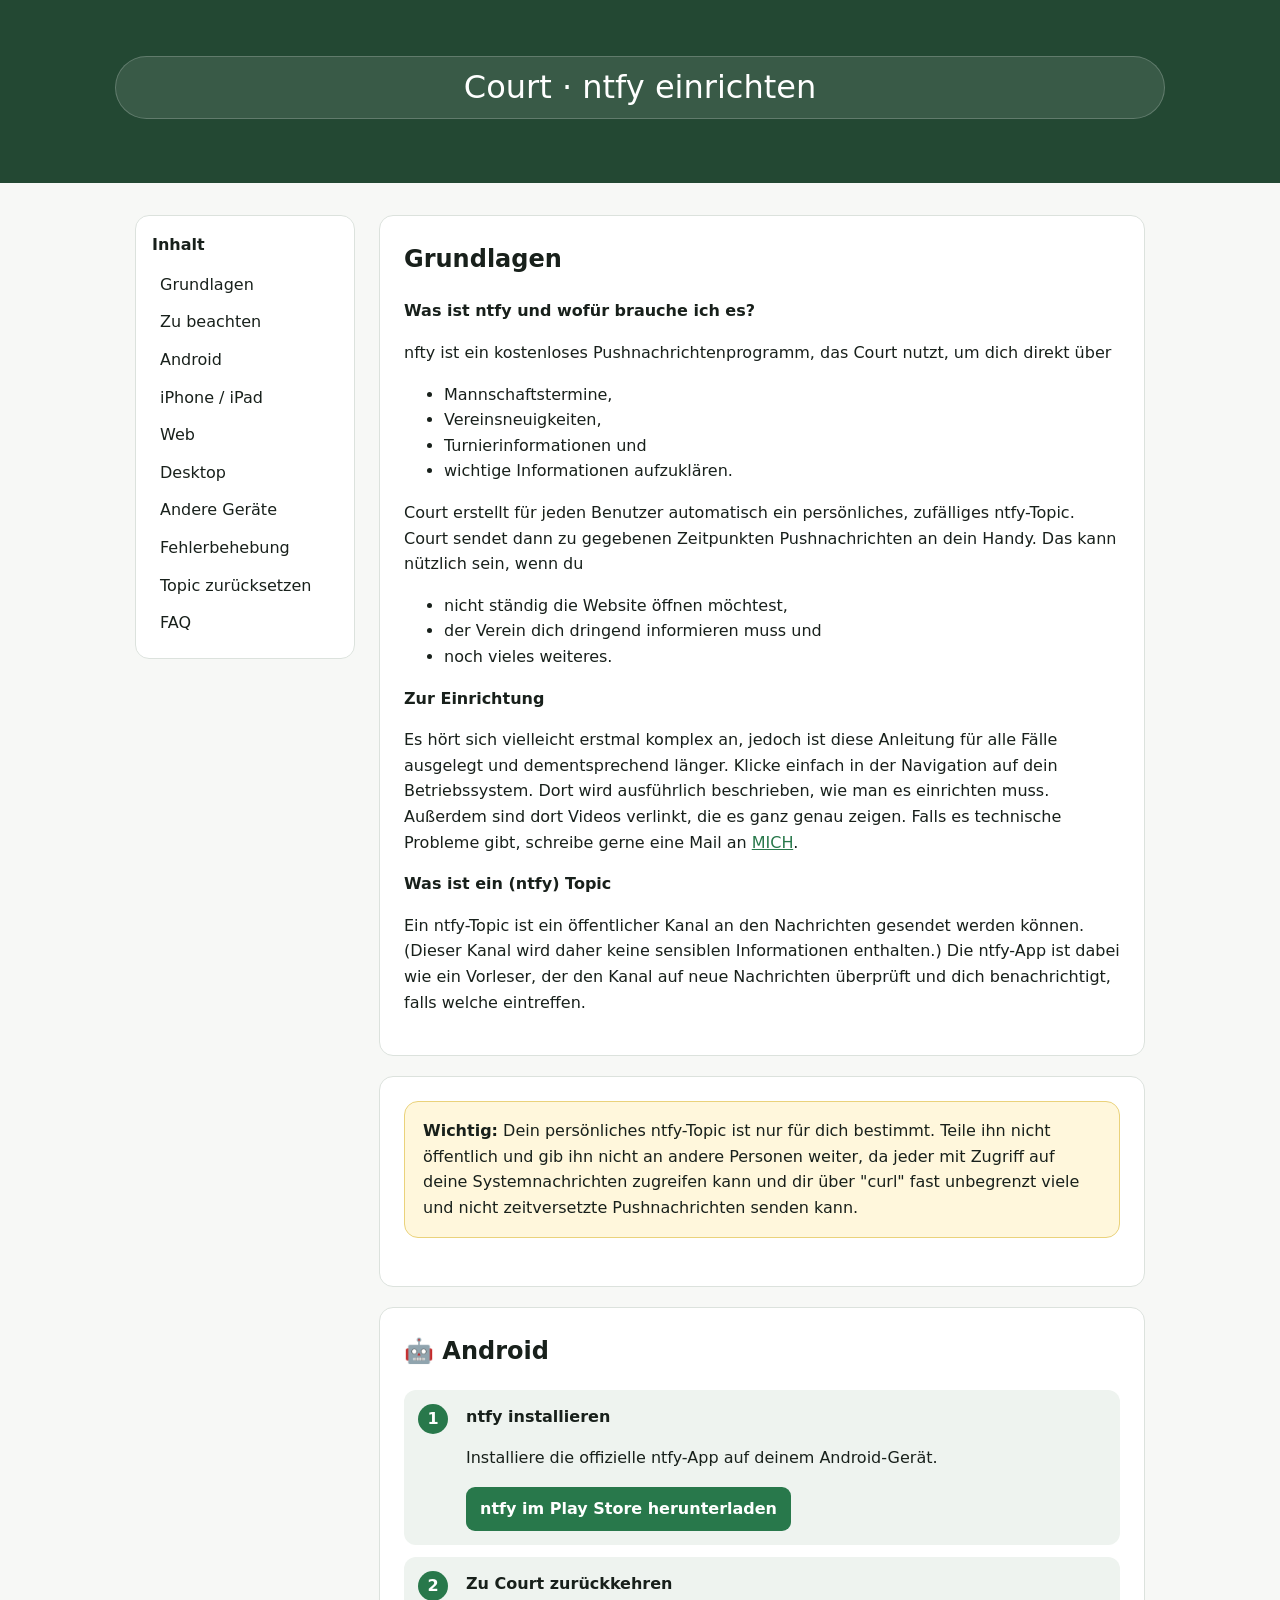
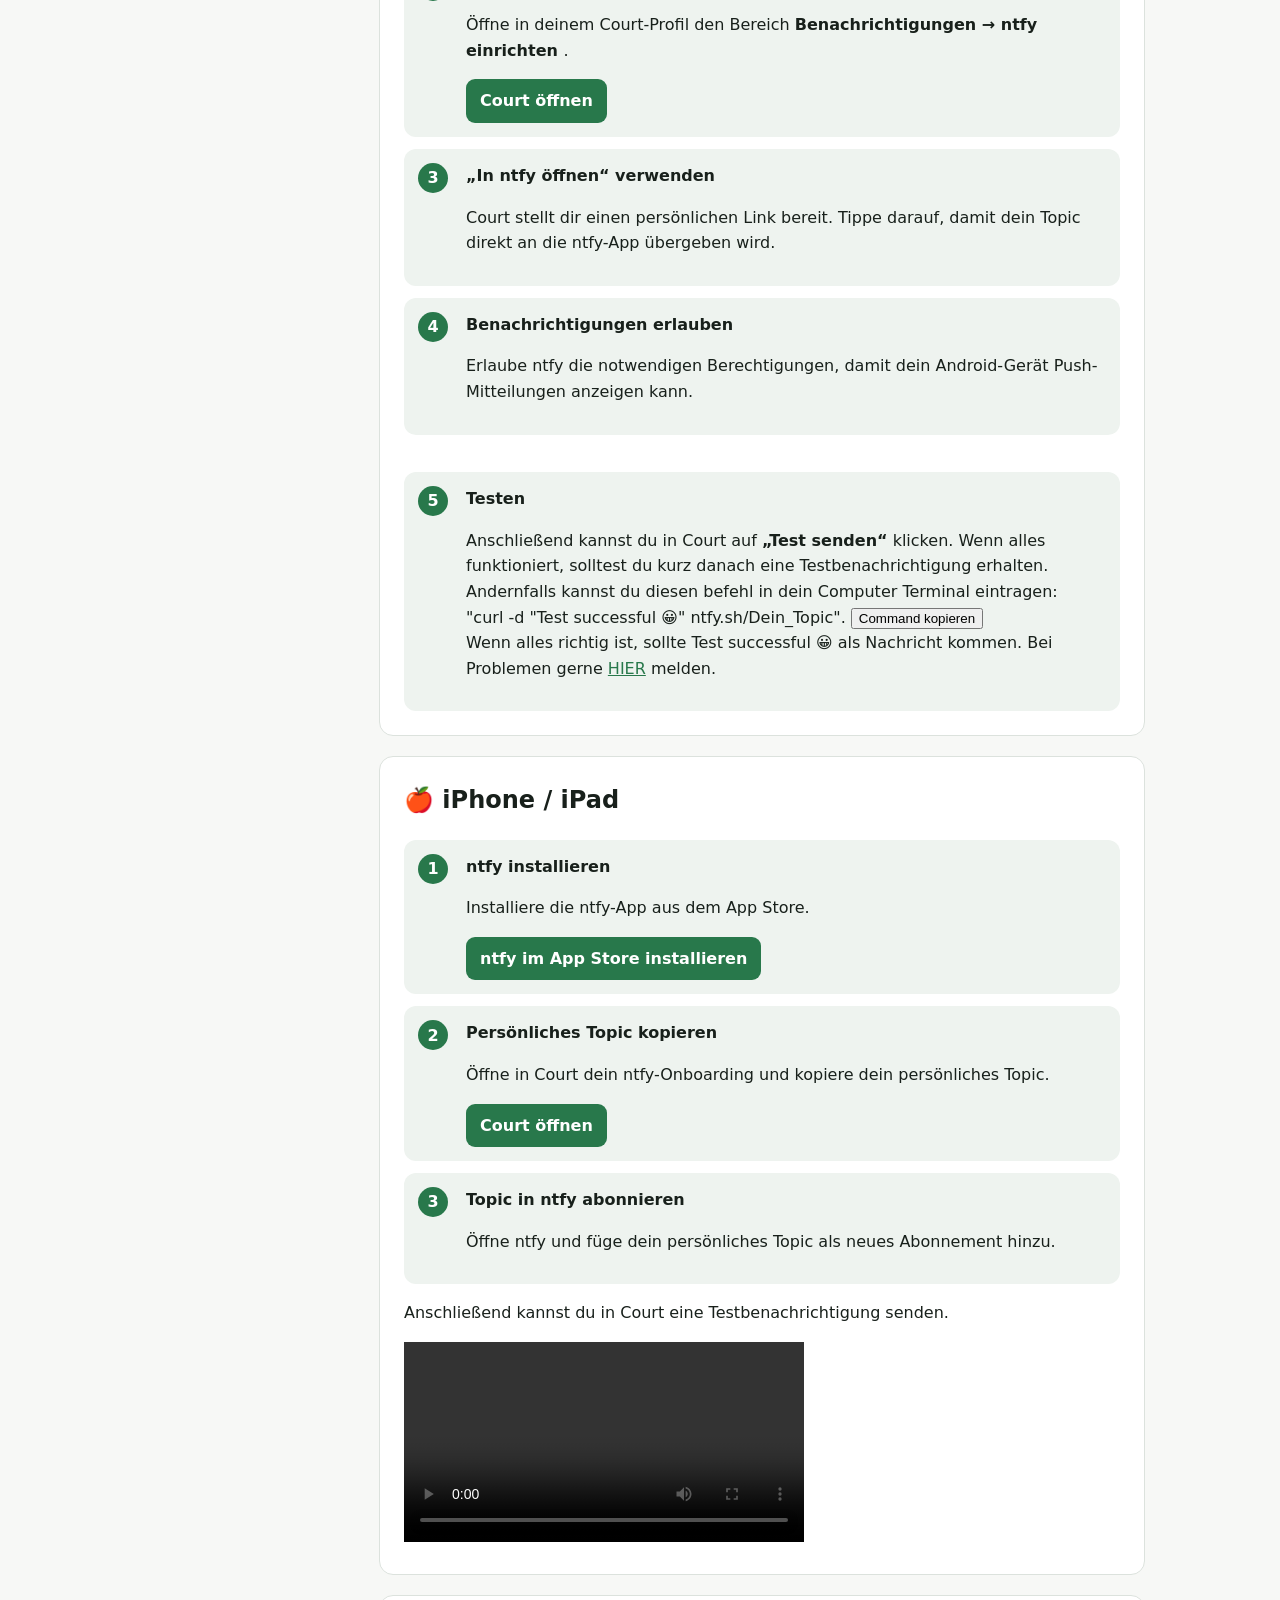
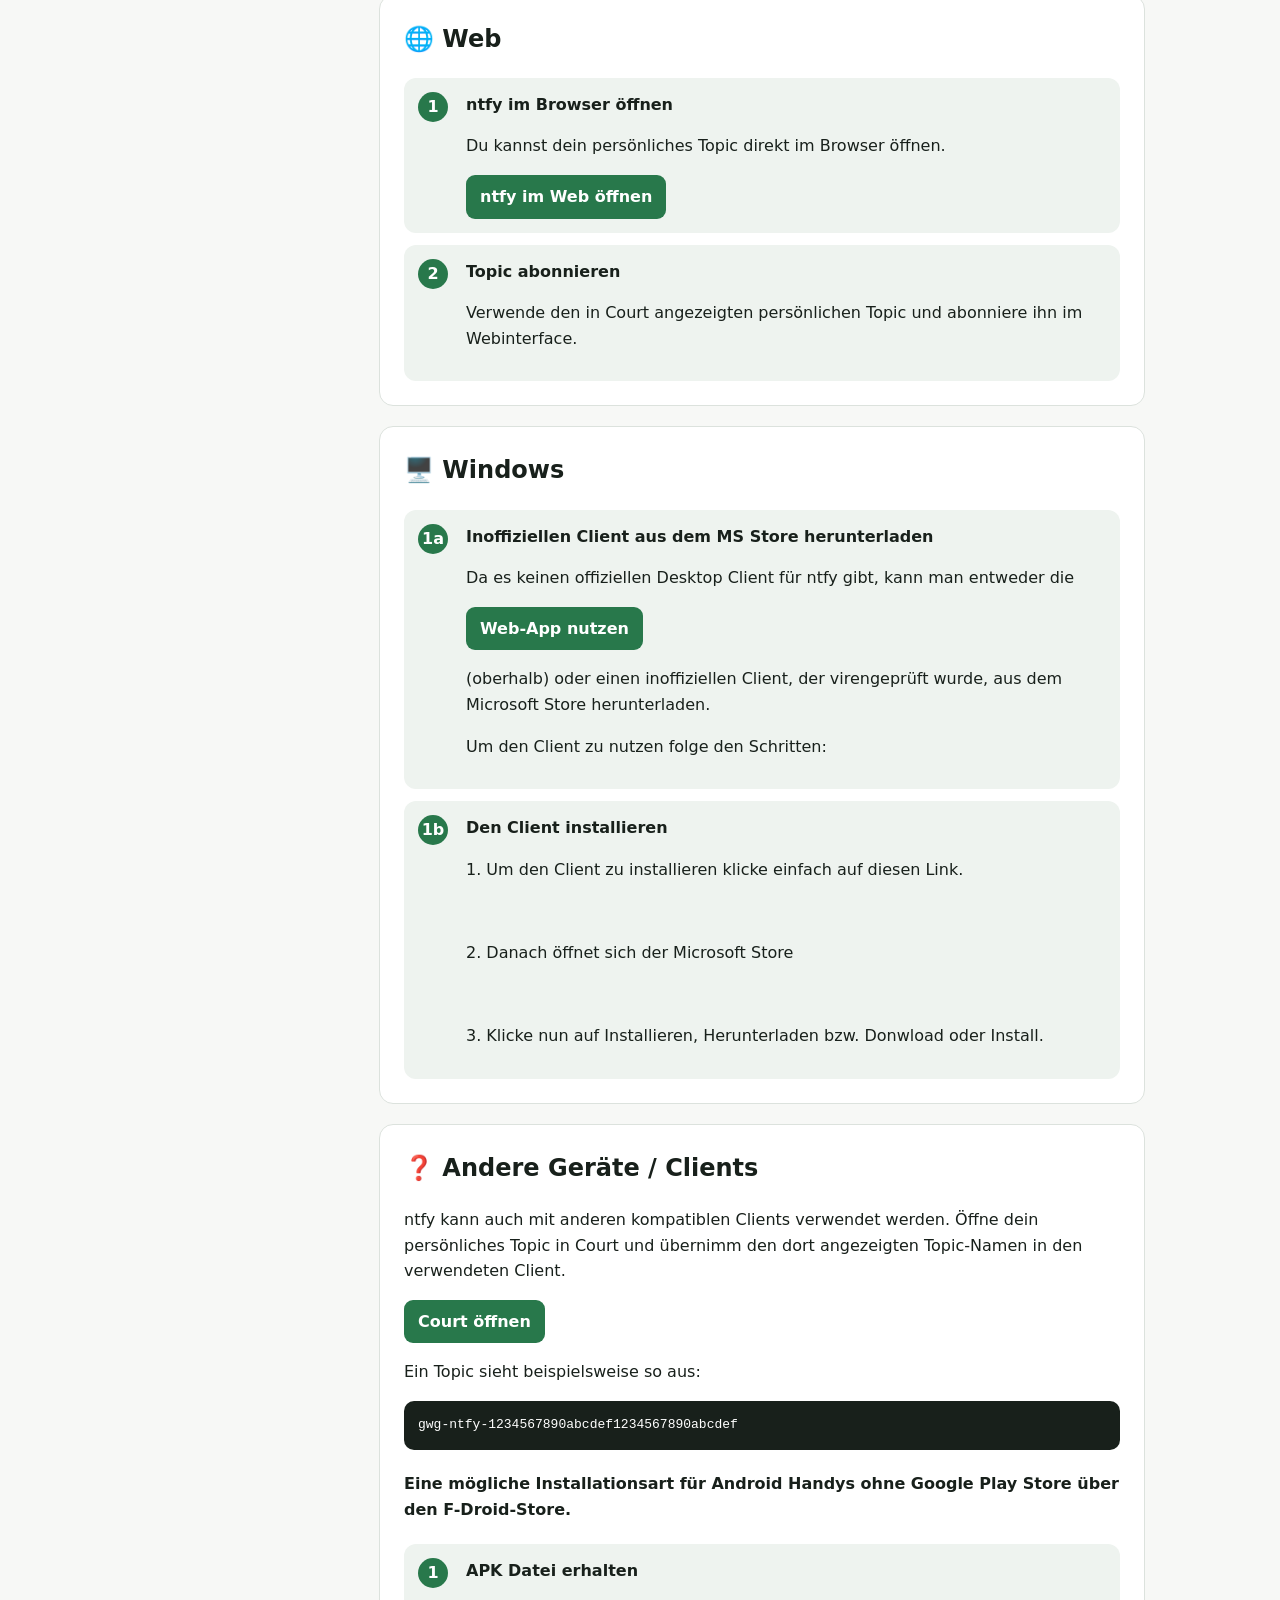
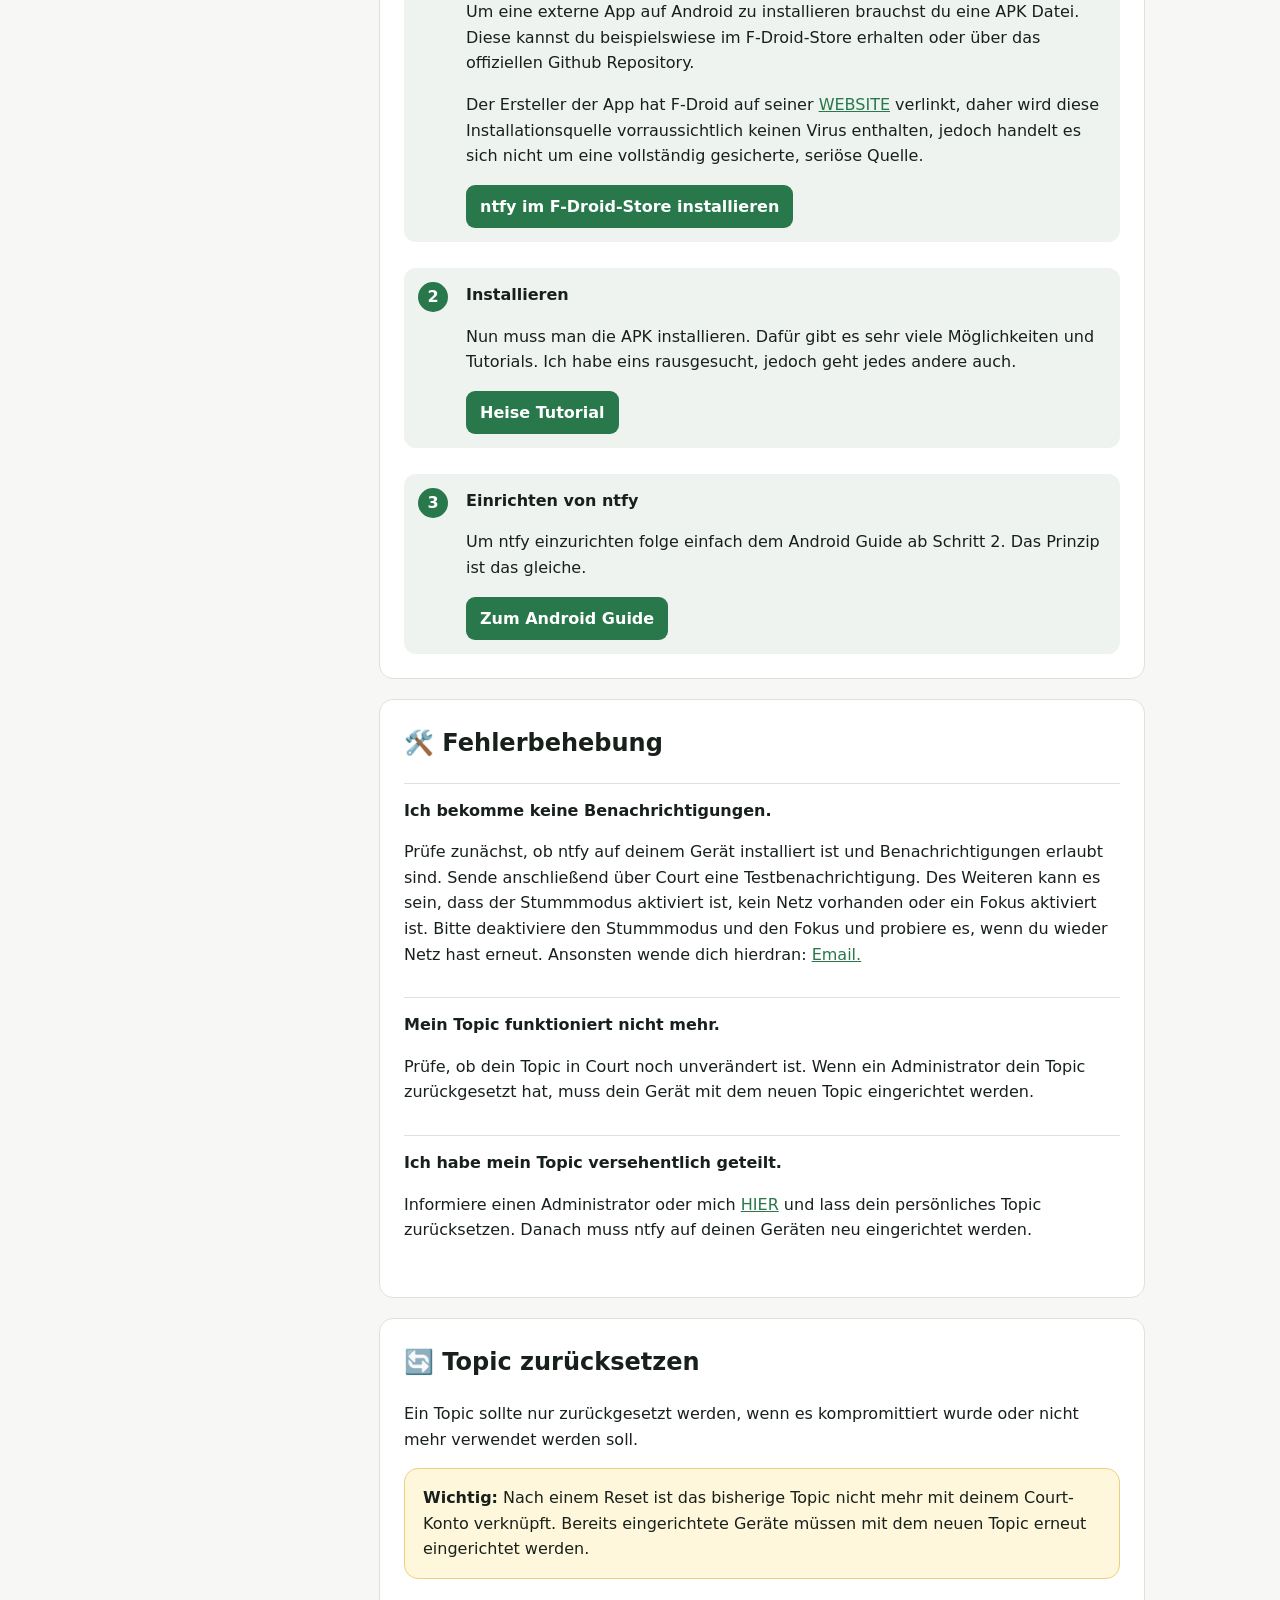
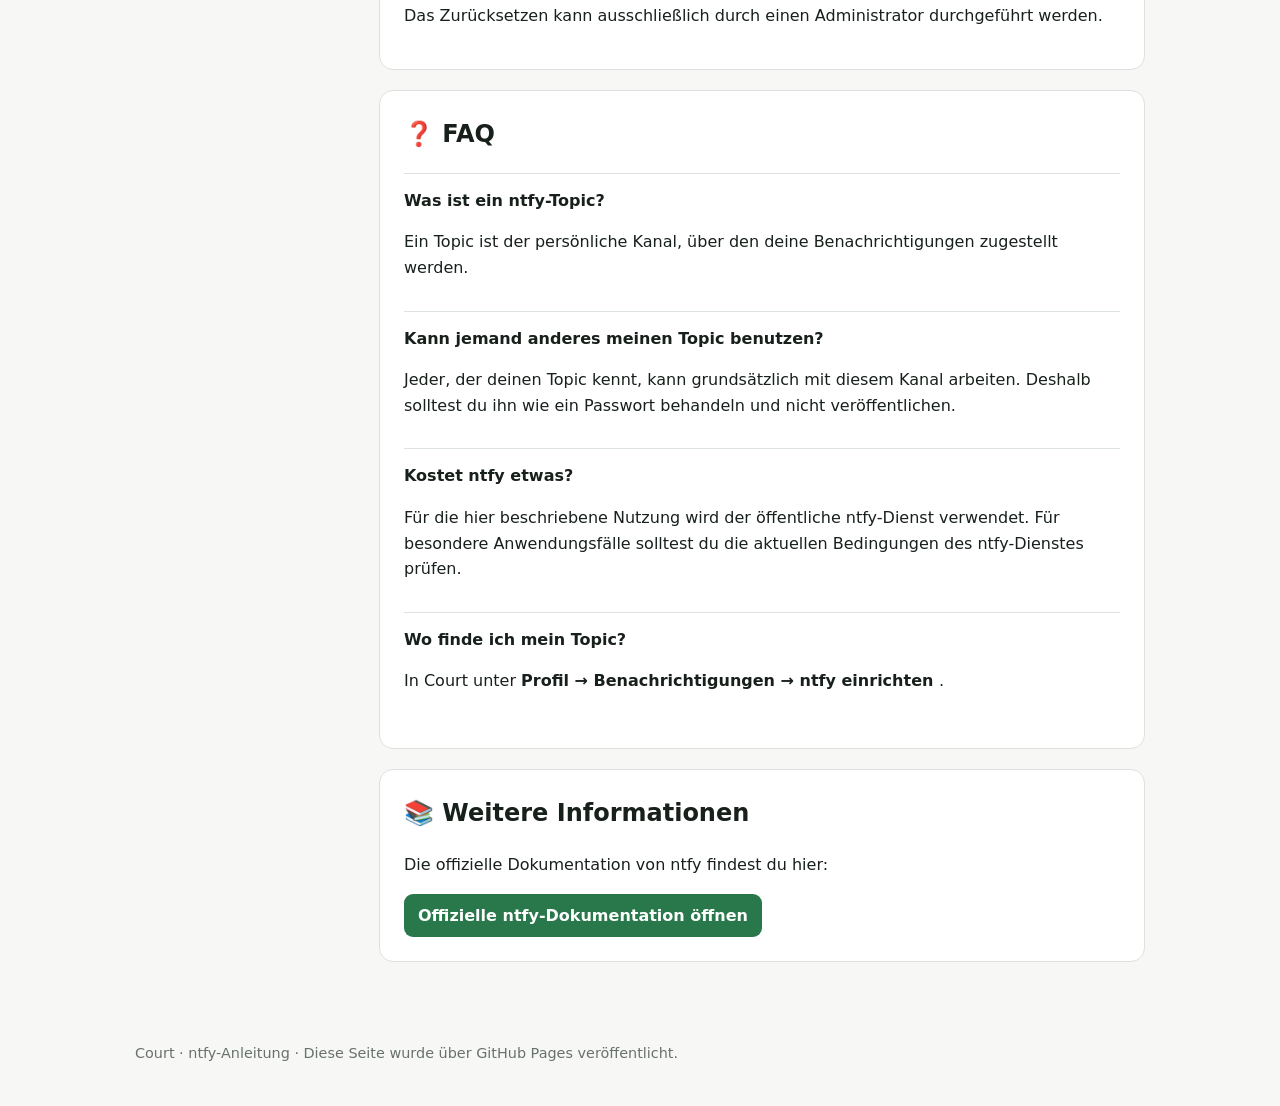
==== index.html @ 57c6dfdc "Update script source for Microsoft Store badge" ====
<!doctype html>
<html lang="de">
<head>
  <meta charset="utf-8">
  <meta name="viewport" content="width=device-width, initial-scale=1">

  <meta
    name="description"
    content="Anleitung zur Einrichtung von ntfy für Court"
  >

  <title>ntfy einrichten – Court</title>

  <link rel="stylesheet" href="style.css">
  <link rel="icon" href="favicon.ico" type="image/x-icon">
  <!-- Das Skript für den Web Installer laden -->
  <!-- Das KORREKTE Skript mit dem vollständigen Pfad laden -->
  <script type="module" src="https://get.microsoft.com/badge/ms-store-badge.bundled.js"></script>

</head>

<body>

  <header>
    <div class="hero">
      <a class="remove-link" href="#grundlagen"><div class="badge">Court · ntfy einrichten</div></a>
    </div>
  </header>

  <main>



    <div class="layout">

      <!-- Inhaltsverzeichnis -->
      <nav aria-label="Inhaltsverzeichnis">
        <strong>Inhalt</strong>

        <a href="#grundlagen">Grundlagen</a>
        <a href="#warnung">Zu beachten</a>
        <a href="#android">Android</a>
        <a href="#ios">iPhone / iPad</a>
        <a href="#web">Web</a>
        <a href="#desktop">Desktop</a>
        <a href="#andere">Andere Geräte</a>
        <a href="#fehler">Fehlerbehebung</a>
        <a href="#reset">Topic zurücksetzen</a>
        <a href="#faq">FAQ</a>
      </nav>

      <div>

        <!-- Grundlagen -->
        <section id="grundlagen">
          <h2>Grundlagen</h2>

          
          <strong>Was ist ntfy und wofür brauche ich es?</strong>
          <p>
            nfty ist ein kostenloses Pushnachrichtenprogramm, das Court nutzt, um dich direkt über
          </p>
          <ul>
            <li>Mannschaftstermine,</li>
            <li>Vereinsneuigkeiten,</li>
            <li>Turnierinformationen und</li>
            <li>wichtige Informationen aufzuklären.</li>
          </ul>
          <p>
            Court erstellt für jeden Benutzer automatisch ein
            persönliches, zufälliges ntfy-Topic. Court sendet dann zu gegebenen Zeitpunkten Pushnachrichten an dein Handy.
            Das kann nützlich sein, wenn du
          </p>
          <ul>
            <li>nicht ständig die Website öffnen möchtest,</li>
            <li>der Verein dich dringend informieren muss und</li>
            <li>noch vieles weiteres.</li>
          </ul>
          <strong>Zur Einrichtung</strong>
          <p>
            Es hört sich vielleicht erstmal komplex an, jedoch ist diese Anleitung für alle Fälle ausgelegt und dementsprechend länger. 
            Klicke einfach in der Navigation auf dein Betriebssystem. Dort wird ausführlich beschrieben, wie man es einrichten muss. Außerdem sind dort Videos verlinkt, die es ganz genau zeigen.
            Falls es technische Probleme gibt, schreibe gerne eine Mail an <a href="mailto:gwg.tennis.book@gmail.com">MICH</a>.
          </p>
          <strong>Was ist ein (ntfy) Topic</strong>
          <p>
            Ein ntfy-Topic ist ein öffentlicher Kanal an den Nachrichten gesendet werden können. (Dieser Kanal wird daher keine sensiblen Informationen enthalten.)
            Die ntfy-App ist dabei wie ein Vorleser, der den Kanal auf neue Nachrichten überprüft und dich benachrichtigt, falls welche eintreffen.
          </p>
        </section>
        <section id="warnung">
        <div class="notice">
          <strong>Wichtig:</strong>
          Dein persönliches ntfy-Topic ist nur für dich bestimmt.
          Teile ihn nicht öffentlich und gib ihn nicht an andere
          Personen weiter, da jeder mit Zugriff auf deine Systemnachrichten
          zugreifen kann und dir über "curl" fast unbegrenzt viele und nicht zeitversetzte
          Pushnachrichten senden kann.
        </div>
        </section>

        <!-- Android -->
        <section id="android">
          <a class="remove-link"href="#android"><h2>🤖 Android</h2></a>

          <div class="steps">

            <div class="step">
              <div class="step-number">1</div>

              <div>
                <strong>ntfy installieren</strong>

                <p>
                  Installiere die offizielle ntfy-App auf deinem
                  Android-Gerät.
                </p>
                <a
                  class="button"
                  href="https://play.google.com/store/apps/details?id=io.heckel.ntfy"
                  target="_blank"
                  rel="noopener noreferrer">
                  ntfy im Play Store herunterladen
                </a>
              </div>
            </div>

            <div class="step">
              <div class="step-number">2</div>

              <div>
                <strong>Zu Court zurückkehren</strong>

                <p>
                  Öffne in deinem Court-Profil den Bereich
                  <strong>
                    Benachrichtigungen → ntfy einrichten
                  </strong>.
                </p>
                <a class="button" href="https://gwg-tennis-book.gwg-tennis-book.workers.dev/profile">Court öffnen</a>
              </div>
            </div>

            <div class="step">
              <div class="step-number">3</div>

              <div>
                <strong>„In ntfy öffnen“ verwenden</strong>

                <p>
                  Court stellt dir einen persönlichen Link bereit.
                  Tippe darauf, damit dein Topic direkt an die
                  ntfy-App übergeben wird.
                </p>
              </div>
            </div>

            <div class="step">
              <div class="step-number">4</div>

              <div>
                <strong>Benachrichtigungen erlauben</strong>

                <p>
                  Erlaube ntfy die notwendigen Berechtigungen,
                  damit dein Android-Gerät Push-Mitteilungen
                  anzeigen kann.
                </p>
              </div>
            </div>
<br>
          </div>
          <div class="step">
            <div class="step-number">5</div>
            <div>
              <strong>Testen</strong>
    
              <p>
                Anschließend kannst du in Court auf
                <strong>„Test senden“</strong> klicken.
                Wenn alles funktioniert, solltest du kurz danach
                eine Testbenachrichtigung erhalten.
                <br>
                Andernfalls kannst du diesen befehl in dein Computer Terminal
                eintragen:
                <br>
                "curl -d "Test successful 😀" ntfy.sh/Dein_Topic".
                <button onclick="kopiereText()">Command kopieren</button>
                <br>
                Wenn alles richtig ist, sollte Test successful 😀 als Nachricht kommen.
                Bei Problemen gerne 
                <span>
                  <a href="mailto:gwg.tennis.book@gmail.com">HIER</a>
                </span> 
                melden.
                
              </p>
            </div>
          </div>
        </section>

        <!-- iOS -->
        <section id="ios">
          <a href="#ios" class="remove-link"><h2>🍎 iPhone / iPad</h2></a>

          <div class="steps">

            <div class="step">
              <div class="step-number">1</div>

              <div>
                <strong>ntfy installieren</strong>

                <p>
                  Installiere die ntfy-App aus dem App Store.
                </p>

                <!--
                  Hier den echten App-Store-ulnk einsetzen.
                -->
                <a
                  class="button"
                  href="https://apps.apple.com/de/app/ntfy/id1625396347"
                  target="_blank"
                  rel="noopener noreferrer"
                >
                  ntfy im App Store installieren
                </a>
              </div>
            </div>

            <div class="step">
              <div class="step-number">2</div>

              <div>
                <strong>Persönliches Topic kopieren</strong>

                <p>
                  Öffne in Court dein ntfy-Onboarding und
                  kopiere dein persönliches Topic.
                </p>
                <a class="button" href="https://gwg-tennis-book.gwg-tennis-book.workers.dev/profile">Court öffnen</a>
              </div>
            </div>

            <div class="step">
              <div class="step-number">3</div>

              <div>
                <strong>Topic in ntfy abonnieren</strong>

                <p>
                  Öffne ntfy und füge dein persönliches Topic
                  als neues Abonnement hinzu.
                </p>
              </div>
            </div>

          </div>

          <p>
            Anschließend kannst du in Court eine
            Testbenachrichtigung senden.
          </p>
          <video controls width="400">
          <source src="iPhone (iOS) Tutorial.mp4" type="video/mp4">
    Dein Browser unterstützt das Video nicht.
        </video>
        </section>
        

        <!-- Web -->
        <section id="web">
          <a href="#web" class="remove-link"><h2>🌐 Web</h2></a>

          <div class="steps">

            <div class="step">
              <div class="step-number">1</div>

              <div>
                <strong>ntfy im Browser öffnen</strong>

                <p>
                  Du kannst dein persönliches Topic direkt im
                  Browser öffnen.
                </p>

                <a
                  class="button"
                  href="https://ntfy.sh/"
                  target="_blank"
                  rel="noopener noreferrer"
                >
                  ntfy im Web öffnen
                </a>
              </div>
            </div>

            <div class="step">
              <div class="step-number">2</div>

              <div>
                <strong>Topic abonnieren</strong>

                <p>
                  Verwende den in Court angezeigten persönlichen
                  Topic und abonniere ihn im Webinterface.
                </p>
              </div>
            </div>

          </div>
        </section>
        

        <!---Desktop--->
        <section id="desktop">
          <a href="#desktop" class="remove-link"><h2>🖥️ Windows</h2></a>
          <div class="steps">
            <div class="step">
              <div class="step-number">1a</div>
              <div>
                <strong>Inoffiziellen Client aus dem MS Store herunterladen</strong>
                <p>
                  Da es keinen offiziellen Desktop Client für ntfy gibt, kann man entweder die 
                </p>
                  <a class="button" href="#web">Web-App nutzen</a>
                <p>
                  (oberhalb) oder einen inoffiziellen Client, der virengeprüft wurde, aus dem Microsoft Store herunterladen.
                </p>
                <p>
                  Um den Client zu nutzen folge den Schritten:
                </p>
              </div>
            </div>
            <div class="step">
              <div class="step-number">1b</div>
              <div>
                <strong>Den Client installieren</strong>
                <p>
                  1. Um den Client zu installieren klicke einfach auf diesen Link.
                </p>
                <br>
                <p>
                  2. Danach öffnet sich der Microsoft Store
                </p>
                <br>
                <p>
                  3. Klicke nun auf Installieren, Herunterladen bzw. Donwload oder Install.
                </p>
                <!-- Der Button, der den direkten Installations-Prompt auslöst -->
                <ms-store-badge 
                  productid="9PJDD0JKR719" 
                  window-mode="popup" 
                  theme="dark" 
                  language="de">
                </ms-store-badge>
              </div>
            </div>
          </div>
        </section>
          

        <!-- Andere Geräte -->
        <section id="andere">
        <a href="#andere" class="remove-link"><h2>❓ Andere Geräte / Clients</h2></a>

          <p>
            ntfy kann auch mit anderen kompatiblen Clients
            verwendet werden. Öffne dein persönliches Topic in
            Court und übernimm den dort angezeigten Topic-Namen
            in den verwendeten Client.
          </p>
          <a class="button" href="https://gwg-tennis-book.gwg-tennis-book.workers.dev/profile">Court öffnen</a>

          <p>
            Ein Topic sieht beispielsweise so aus:
          </p>

          <pre>gwg-ntfy-1234567890abcdef1234567890abcdef</pre>

          <h4>Eine mögliche Installationsart für Android Handys ohne Google Play Store über den F-Droid-Store.</h4>
          <div class="step">
            <div class="step-number">1</div>
            <div>
              <strong>APK Datei erhalten</strong>
              <p>Um eine externe App auf Android zu installieren brauchst du eine APK Datei. Diese kannst du beispielswiese im F-Droid-Store erhalten oder über das offiziellen Github Repository.</p>
              <p>Der Ersteller der App hat F-Droid auf seiner <span><a href="ntfy.sh">WEBSITE</a></span> verlinkt, daher wird diese Installationsquelle vorraussichtlich keinen Virus enthalten, jedoch handelt es sich nicht um eine vollständig gesicherte, seriöse Quelle.</p>
              <a class="button" href="https://f-droid.org/en/packages/io.heckel.ntfy/">ntfy im F-Droid-Store installieren</a>
            </div>
          </div>
          <br>
          <div class="step">
            <div class="step-number">2</div>
            <div>
              <strong>Installieren</strong>
              <p>Nun muss man die APK installieren. Dafür gibt es sehr viele Möglichkeiten und Tutorials. Ich habe eins rausgesucht, jedoch geht jedes andere auch.</p>
              <a class="button" href="https://www.heise.de/tipps-tricks/Externe-Apps-APK-Dateien-bei-Android-installieren-so-klappt-s-3714330.html">Heise Tutorial</a>
            </div>
          </div>
          <br>
          <div class="step">
            <div class="step-number">3</div>
            <div>
              <strong>Einrichten von ntfy</strong>
              <p>Um ntfy einzurichten folge einfach dem Android Guide ab Schritt 2. Das Prinzip ist das gleiche.</p>
              <a class="button" href="#android">Zum Android Guide</a>
            </div>
            
            
            

        </section>

        <!-- Fehlerbehebung -->
        <section id="fehler">
          <h2>🛠️ Fehlerbehebung</h2>

          <div class="faq-item">
            <strong>
              Ich bekomme keine Benachrichtigungen.
            </strong>

            <p>
              Prüfe zunächst, ob ntfy auf deinem Gerät installiert
              ist und Benachrichtigungen erlaubt sind. Sende
              anschließend über Court eine Testbenachrichtigung.
              Des Weiteren kann es sein, dass der Stummmodus aktiviert ist, kein Netz vorhanden oder ein Fokus aktiviert ist. Bitte deaktiviere den Stummmodus und den Fokus und probiere es, wenn du wieder Netz hast erneut. Ansonsten wende dich hierdran: <span><a href="mailto:gwg.tennmis.book@gmail.com">Email.</a></span>
            </p>
          </div>

          <div class="faq-item">
            <strong>
              Mein Topic funktioniert nicht mehr.
            </strong>

            <p>
              Prüfe, ob dein Topic in Court noch unverändert ist.
              Wenn ein Administrator dein Topic zurückgesetzt hat,
              muss dein Gerät mit dem neuen Topic eingerichtet werden.
            </p>
          </div>

          <div class="faq-item">
            <strong>
              Ich habe mein Topic versehentlich geteilt.
            </strong>

            <p>
              Informiere einen Administrator oder mich 
              <span>
                <a href="mailto:gwg.tennis.book@gmail.com">HIER</a>
              </span> und lass dein
              persönliches Topic zurücksetzen. Danach muss ntfy
              auf deinen Geräten neu eingerichtet werden.
            </p>
          </div>
        </section>

        <!-- Topic zurücksetzen -->
        <section id="reset">
          <h2>🔄 Topic zurücksetzen</h2>

          <p>
            Ein Topic sollte nur zurückgesetzt werden, wenn es
            kompromittiert wurde oder nicht mehr verwendet werden soll.
          </p>

          <div class="notice">
            <strong>Wichtig:</strong>
            Nach einem Reset ist das bisherige Topic nicht mehr
            mit deinem Court-Konto verknüpft. Bereits eingerichtete
            Geräte müssen mit dem neuen Topic erneut eingerichtet werden.
          </div>

          <p>
            Das Zurücksetzen kann ausschließlich durch einen
            Administrator durchgeführt werden.
          </p>
        </section>

        <!-- FAQ -->
        <section id="faq">
          <h2>❓ FAQ</h2>

          <div class="faq-item">
            <strong>Was ist ein ntfy-Topic?</strong>

            <p>
              Ein Topic ist der persönliche Kanal, über den deine
              Benachrichtigungen zugestellt werden.
            </p>
          </div>

          <div class="faq-item">
            <strong>
              Kann jemand anderes meinen Topic benutzen?
            </strong>

            <p>
              Jeder, der deinen Topic kennt, kann grundsätzlich
              mit diesem Kanal arbeiten. Deshalb solltest du ihn
              wie ein Passwort behandeln und nicht
              veröffentlichen.
            </p>
          </div>

          <div class="faq-item">
            <strong>Kostet ntfy etwas?</strong>

            <p>
              Für die hier beschriebene Nutzung wird der öffentliche
              ntfy-Dienst verwendet. Für besondere Anwendungsfälle
              solltest du die aktuellen Bedingungen des ntfy-Dienstes
              prüfen.
            </p>
          </div>

          <div class="faq-item">
            <strong>Wo finde ich mein Topic?</strong>

            <p>
              In Court unter
              <strong>
                Profil → Benachrichtigungen → ntfy einrichten
              </strong>.
            </p>
          </div>
        </section>

        <!-- Offizielle Dokumentation -->
        <section>
          <h2>📚 Weitere Informationen</h2>

          <p>
            Die offizielle Dokumentation von ntfy findest du hier:
          </p>

          <a
            class="button"
            href="https://docs.ntfy.sh/"
            target="_blank"
            rel="noopener noreferrer"
          >
            Offizielle ntfy-Dokumentation öffnen
          </a>
        </section>

      </div>
    </div>
  </main>

  <footer>
    Court · ntfy-Anleitung · Diese Seite wurde über GitHub Pages veröffentlicht.
  </footer>
  
  <script>
function kopiereText() {
  // Der Text, der kopiert werden soll
  const text = 'curl -d "Test successful 😀" ntfy.sh/Dein_Topic';
  navigator.clipboard.writeText(text).then(() => {
    alert("Text wurde kopiert!");
  }).catch(err => {
    console.error("Fehler beim Kopieren: ", err);
  });
}
</script>

</body>
</html>
---- style.css ----
/* =========================
   Farben
   ========================= */

:root {
  --background: #f7f8f6;
  --card: #ffffff;
  --soft: #eef3ef;

  --primary: #28784b;
  --primary-dark: #1f603c;

  --text: #18201b;
  --muted: #68716b;

  --border: #dce2dd;

  --warning: #fff7dc;
  --warning-border: #ead27b;
}


/* =========================
   Grundsätzliches
   ========================= */

* {
  box-sizing: border-box;
}

html {
  scroll-behavior: smooth;
}

body {
  margin: 0;

  font-family:
    system-ui,
    -apple-system,
    BlinkMacSystemFont,
    "Segoe UI",
    sans-serif;

  background: var(--background);
  color: var(--text);

  line-height: 1.6;
}

a {
  color: var(--primary);
}


/* =========================
   Header
   ========================= */

header {
  background: #234833;
  color: white;

  padding: 56px 20px 48px;
}

.hero {
  max-width: 1050px;
  margin: 0 auto;
}

.hero h1 {
  margin: 0 0 10px;
  text-align: center;
  font-size: 3rem;
  line-height: 1.1;
}

.hero p {
  max-width: 700px;
  margin: 0;
  font-size: 20px;
  color: rgba(255, 255, 255, 0.85);
  padding-left: 250px;
}

.badge {
  text-align: center;

  margin-bottom: 16px;
  padding: 5px 10px;

  border: 1px solid rgba(255, 255, 255, 0.2);
  border-radius: 999px;

  background: rgba(255, 255, 255, 0.1);

  font-size: 2rem;
}

.remove-link {
  color: inherit;
  text-decoration: none;
  cursor: pointer;
}


/* =========================
   Hauptinhalt
   ========================= */

main {
  max-width: 1050px;
  margin: 0 auto;

  padding: 32px 20px 60px;
}


/* =========================
   Wichtig
   ========================= */

.notice {
  margin-bottom: 24px;
  padding: 16px 18px;

  background: var(--warning);

  border: 1px solid var(--warning-border);
  border-radius: 14px;
}


/* =========================
   Layout
   ========================= */

.layout {
  display: grid;

  grid-template-columns: 220px 1fr;

  gap: 24px;
}


/* =========================
   Navigation
   ========================= */

nav {
  padding: 16px;

  background: var(--card);

  border: 1px solid var(--border);
  border-radius: 14px;

  align-self: start;

  position: sticky;
  top: 20px;
}

nav strong {
  display: block;
  margin-bottom: 8px;
}

nav a {
  display: block;

  padding: 6px 8px;

  color: var(--text);
  text-decoration: none;

  border-radius: 8px;
}

nav a:hover {
  background: var(--soft);
  color: var(--primary);
}


/* =========================
   Inhaltsblöcke
   ========================= */

section {
  margin-bottom: 20px;
  padding: 24px;

  background: var(--card);

  border: 1px solid var(--border);
  border-radius: 14px;
}

h2 {
  margin-top: 0;
}

h3 {
  margin-bottom: 8px;
}


/* =========================
   Hervorgehobene Info
   ========================= */

.link-card {
  margin: 18px 0;
  padding: 14px 16px;

  background: var(--soft);

  border-radius: 12px;
}


/* =========================
   Schritte
   ========================= */

.steps {
  display: grid;
  gap: 12px;

  margin-top: 18px;
}

.step {
  display: grid;

  grid-template-columns: 36px 1fr;

  gap: 12px;

  padding: 14px;

  background: var(--soft);

  border-radius: 12px;
}

.step-number {
  width: 30px;
  height: 30px;

  display: grid;
  place-items: center;

  border-radius: 50%;

  background: var(--primary);
  color: white;

  font-weight: bold;
}


/* =========================
   Buttons
   ========================= */

.button {
  display: inline-block;

  padding: 9px 14px;

  background: var(--primary);
  color: white;

  border-radius: 9px;

  text-decoration: none;
  font-weight: 600;
}

.button:hover {
  background: var(--primary-dark);
}


/* =========================
   Code
   ========================= */

code {
  padding: 2px 5px;

  background: #eef0ed;

  border-radius: 5px;
}

pre {
  padding: 14px;

  overflow-x: auto;

  background: #18201b;
  color: white;

  border-radius: 10px;
}


/* =========================
   FAQ
   ========================= */

.faq-item {
  padding: 14px 0;

  border-top: 1px solid var(--border);
}

.faq-item:first-child {
  border-top: 0;
}


/* =========================
   Footer
   ========================= */

footer {
  max-width: 1050px;
  margin: 0 auto;

  padding: 0 20px 40px;

  color: var(--muted);

  font-size: 0.9rem;
}


/* =========================
   Smartphone
   ========================= */

@media (max-width: 750px) {

  .layout {
    grid-template-columns: 1fr;
  }

  nav {
    position: static;
  }

  .hero h1 {
    font-size: 2.3rem;
    text-align: center;
  }

  section {
    padding: 20px;
  }
}
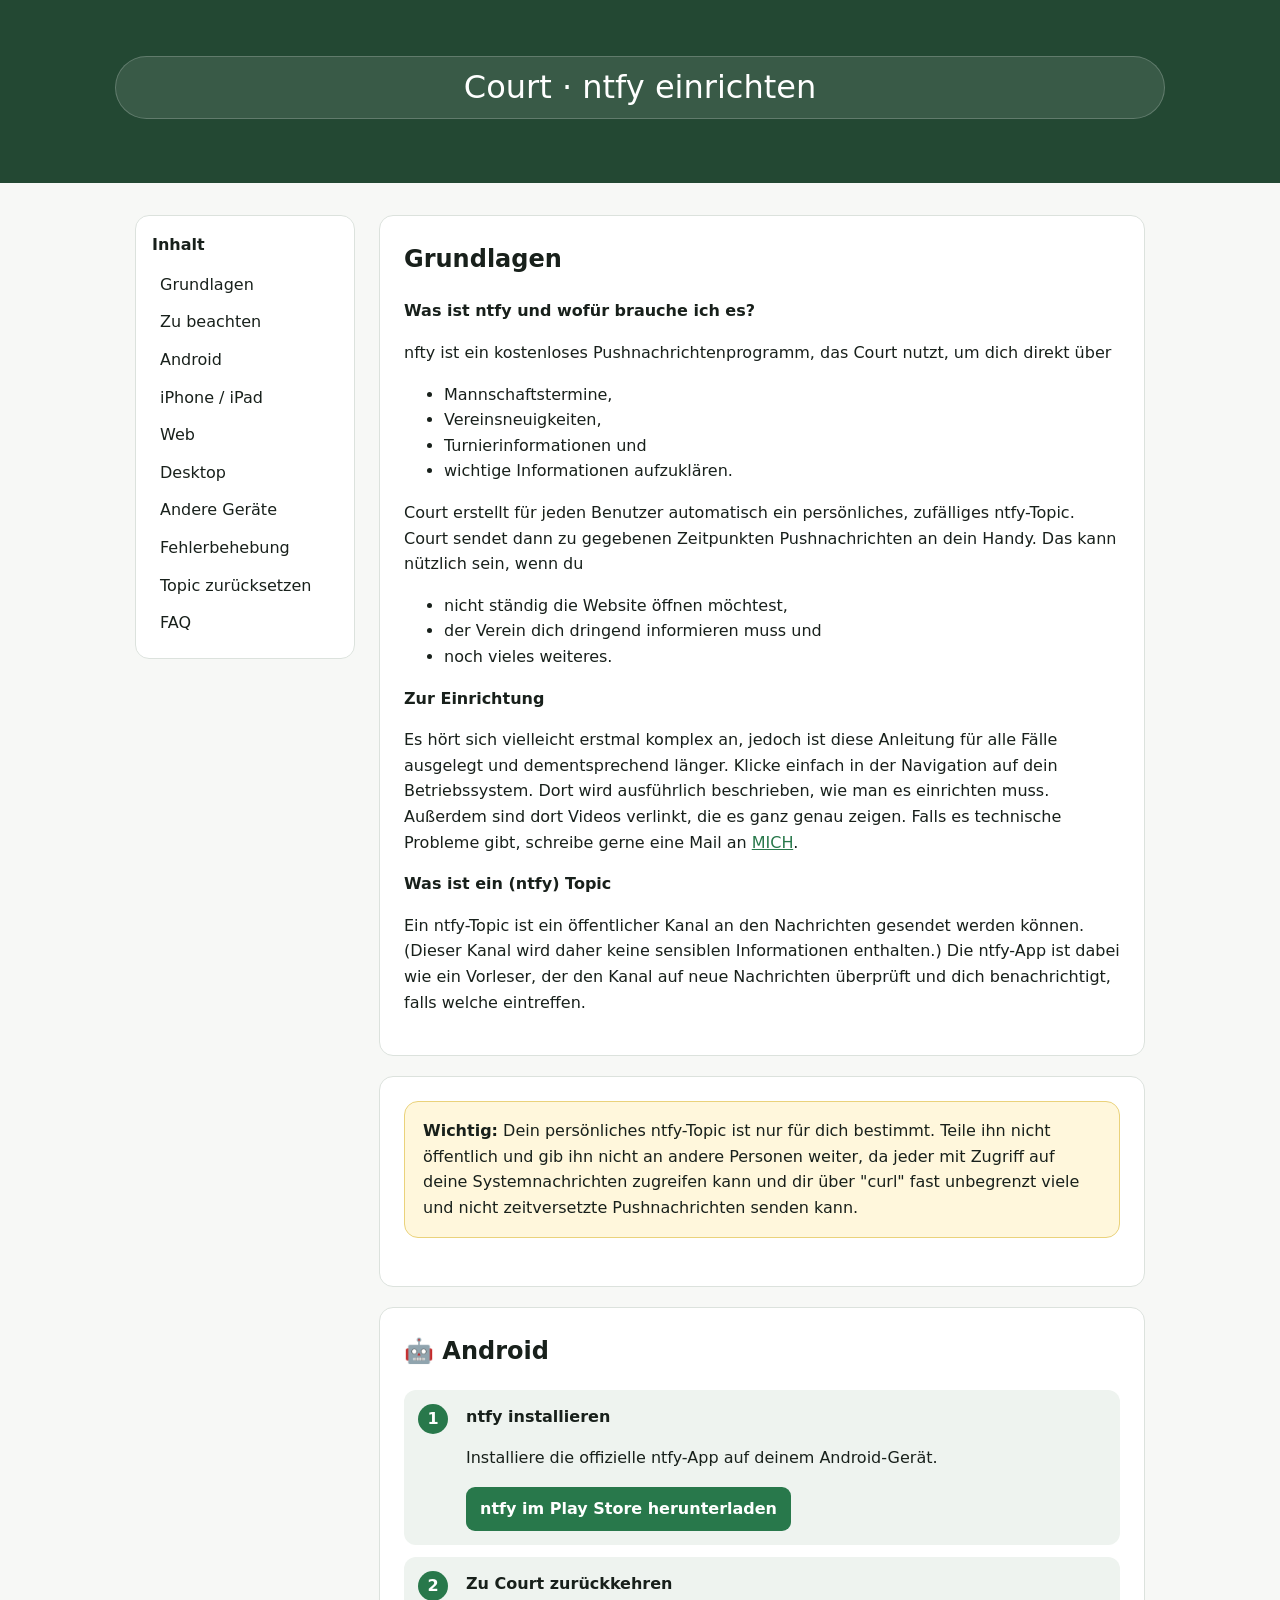
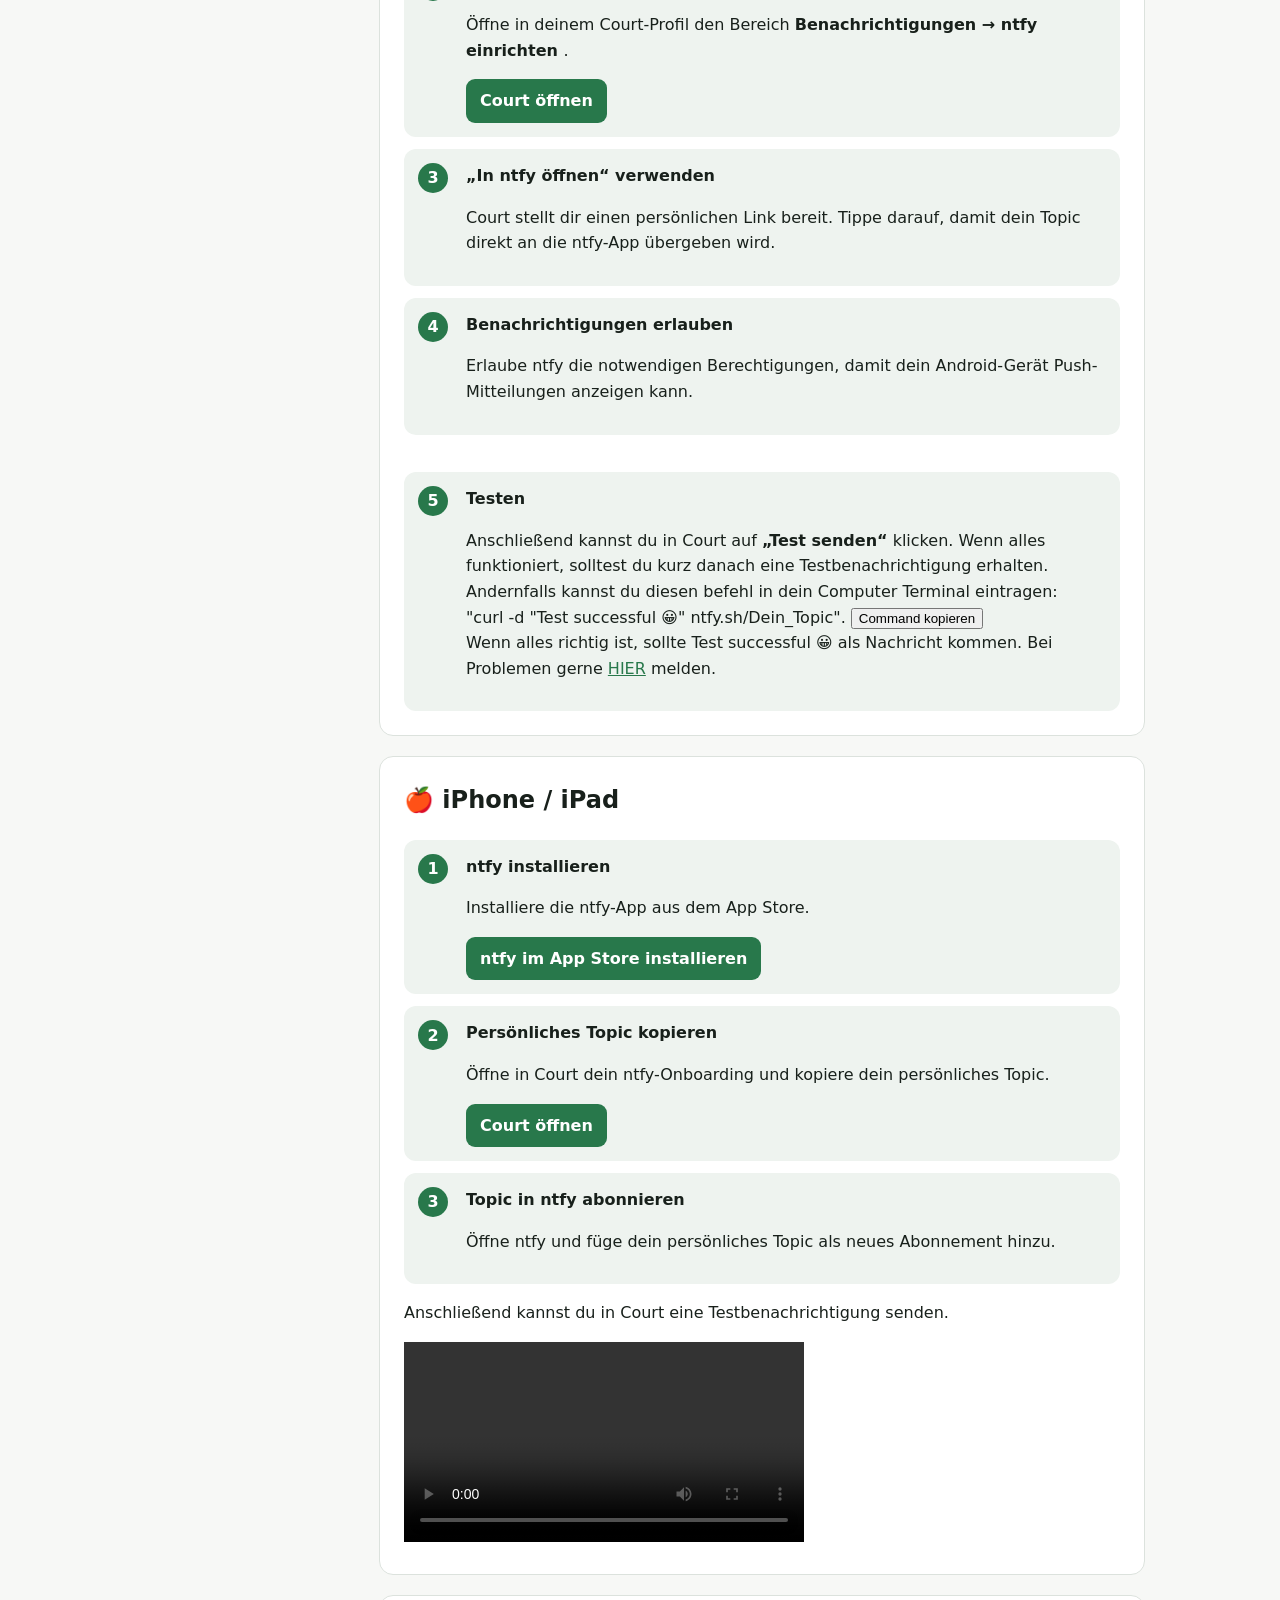
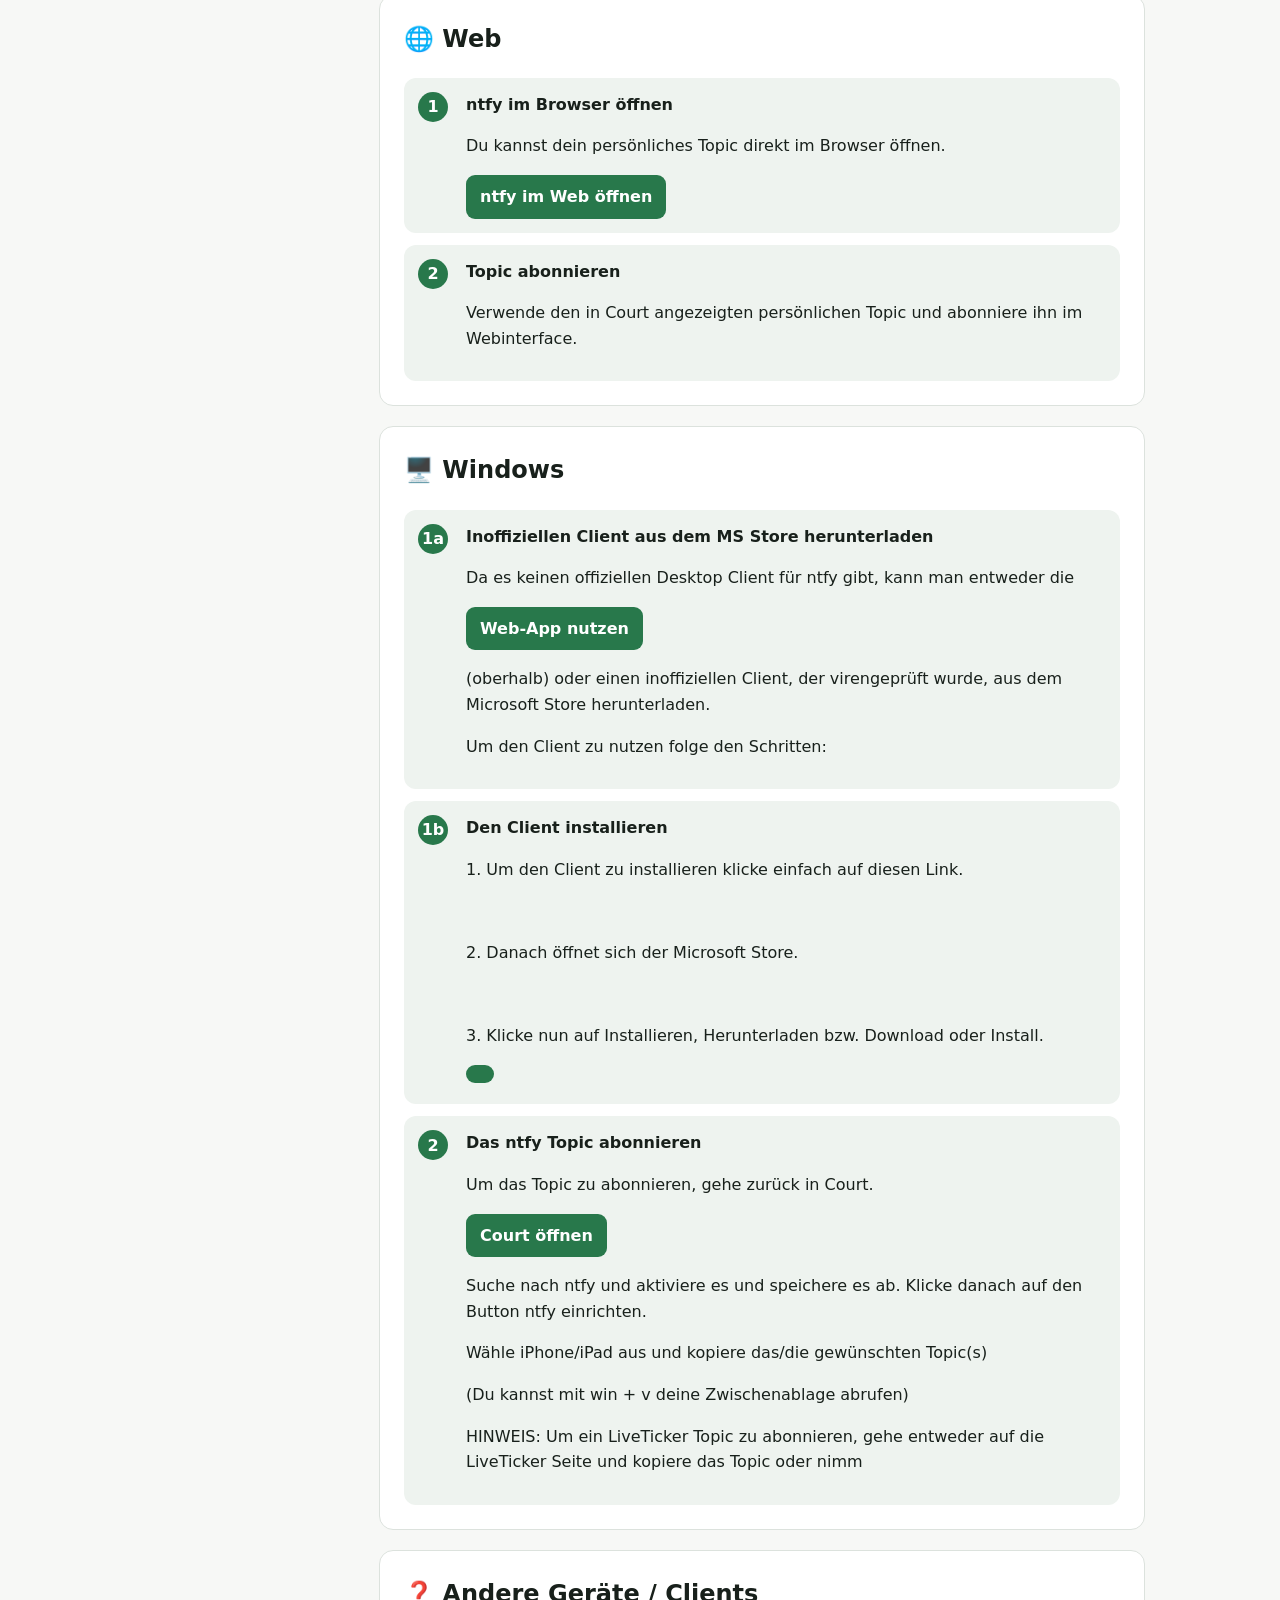
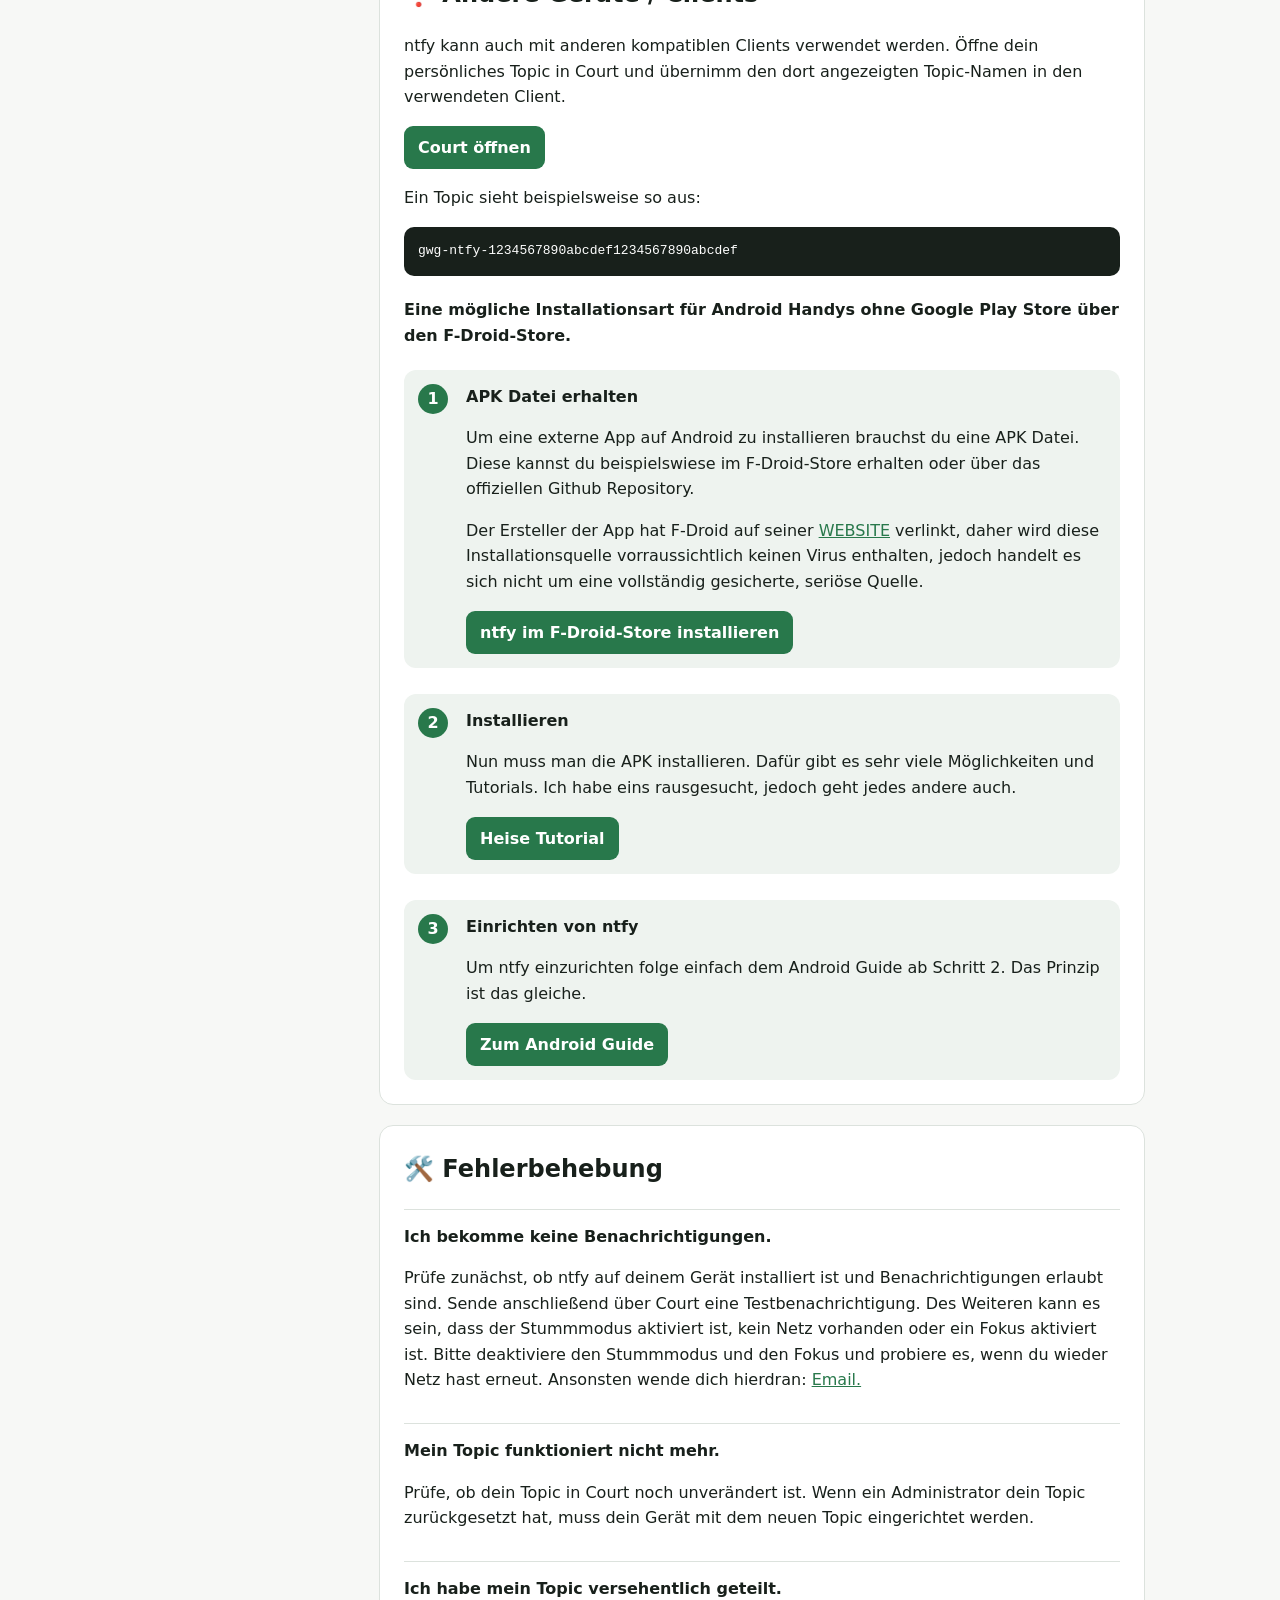
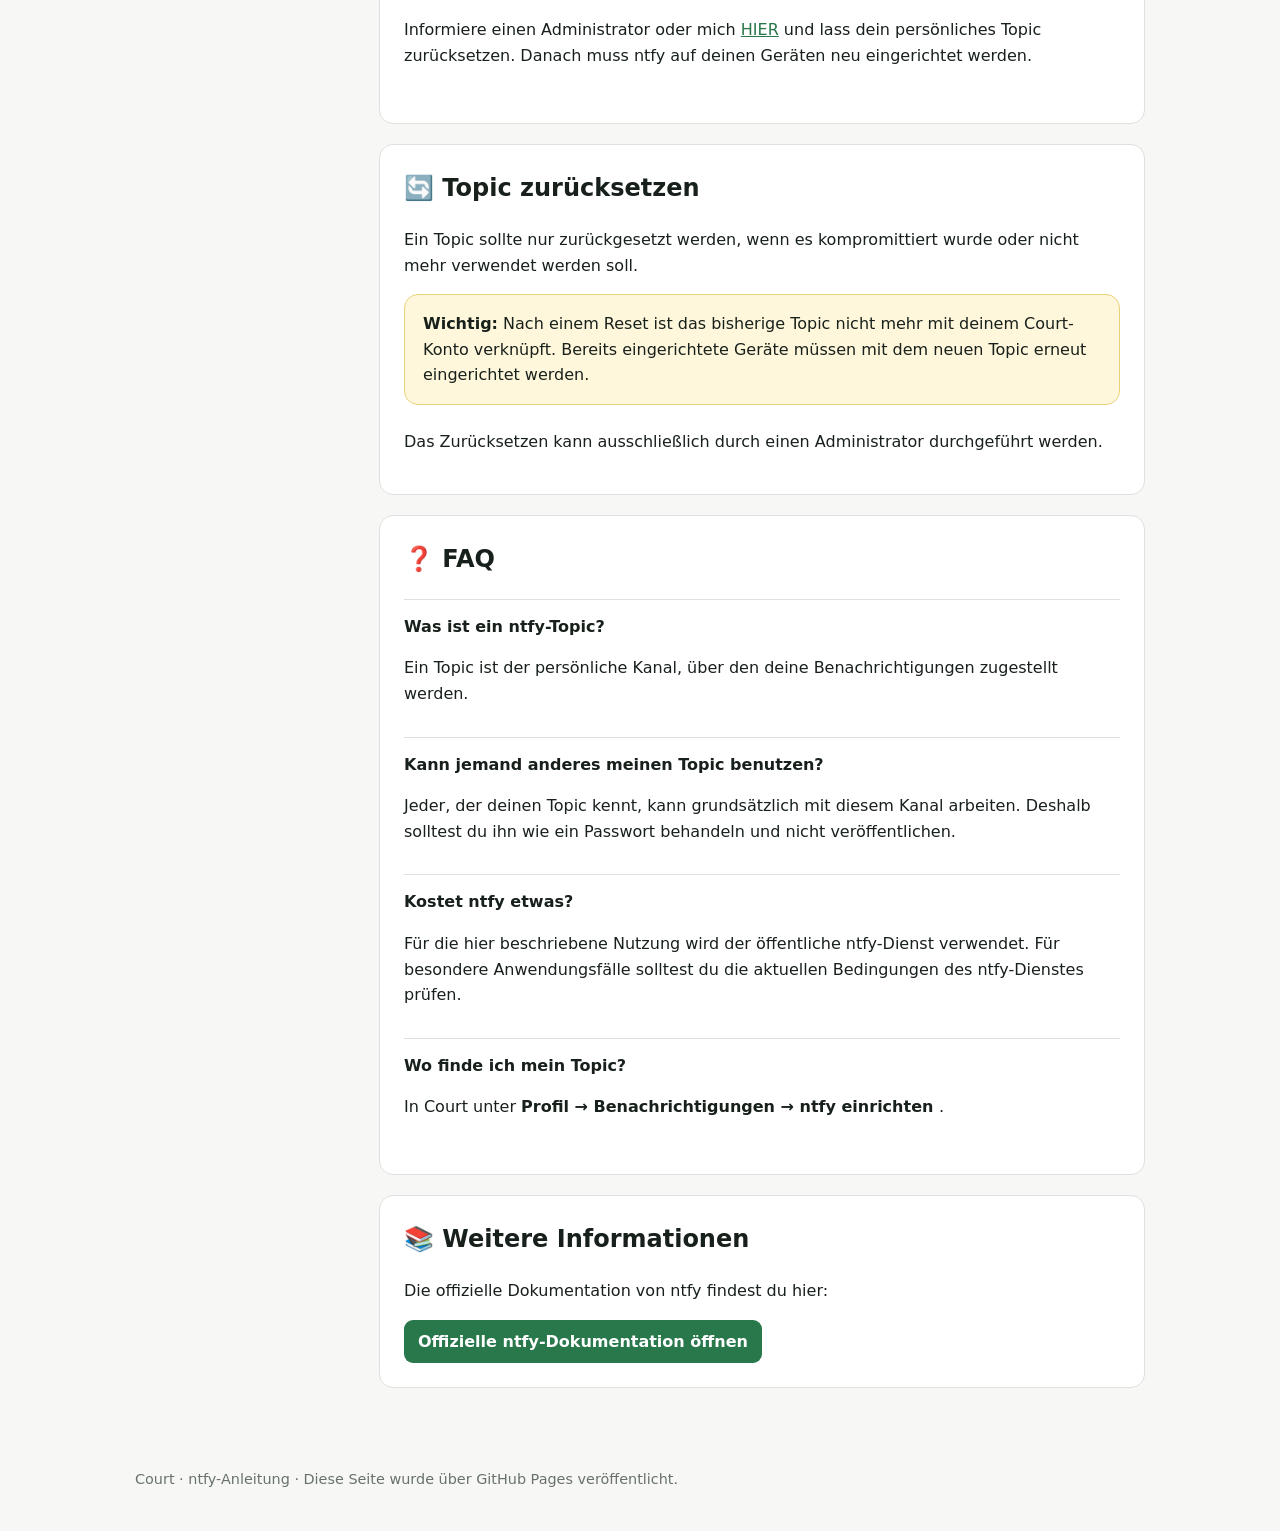
==== commit c7fdf8e5: "Fix typos and update installation instructions" ====
--- a/index.html
+++ b/index.html
@@ -343,19 +343,35 @@
                 </p>
                 <br>
                 <p>
-                  2. Danach öffnet sich der Microsoft Store
+                  2. Danach öffnet sich der Microsoft Store.
                 </p>
                 <br>
                 <p>
-                  3. Klicke nun auf Installieren, Herunterladen bzw. Donwload oder Install.
+                  3. Klicke nun auf Installieren, Herunterladen bzw. Download oder Install.
                 </p>
                 <!-- Der Button, der den direkten Installations-Prompt auslöst -->
                 <ms-store-badge 
                   productid="9PJDD0JKR719" 
-                  window-mode="popup" 
+                  window-mode="full" 
                   theme="dark" 
-                  language="de">
+                  language="de"
+                  class="button">
                 </ms-store-badge>
+              </div>
+            </div>
+            <div class="step">
+              <div class="step-number">2</div>
+              <div>
+                <strong>Das ntfy Topic abonnieren</strong>
+                <p>
+                  Um das Topic zu abonnieren, gehe zurück in Court.
+                </p>
+                <a class="button" href="gwg-tennis-book.gwg-tennis-book.workers.dev/profile">Court öffnen</a>
+                
+                <p>Suche nach ntfy und aktiviere es und speichere es ab. Klicke danach auf den Button ntfy einrichten.</p>
+                <p>Wähle iPhone/iPad aus und kopiere das/die gewünschten Topic(s)</p>
+                <p>(Du kannst mit win + v deine Zwischenablage abrufen)</p>
+                <p>HINWEIS: Um ein LiveTicker Topic zu abonnieren, gehe entweder auf die LiveTicker Seite und kopiere das Topic oder nimm</p>
               </div>
             </div>
           </div>
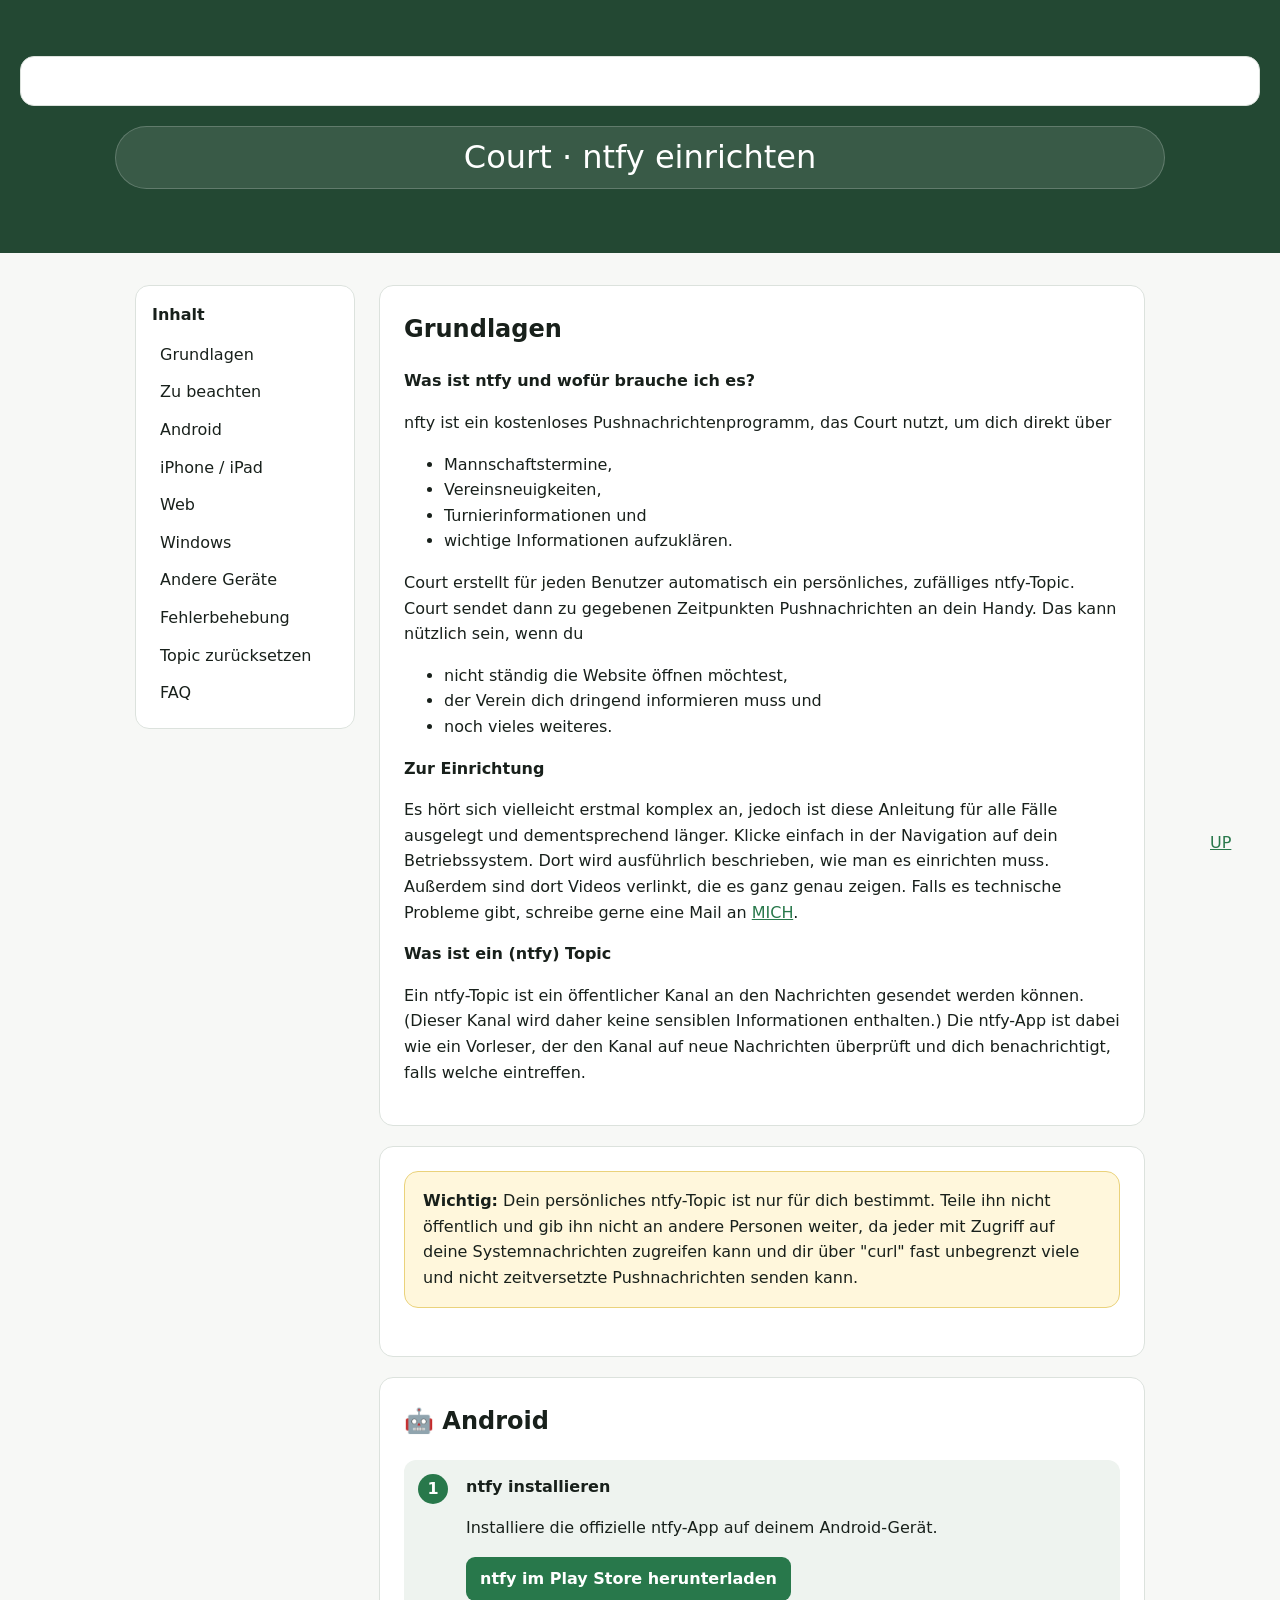
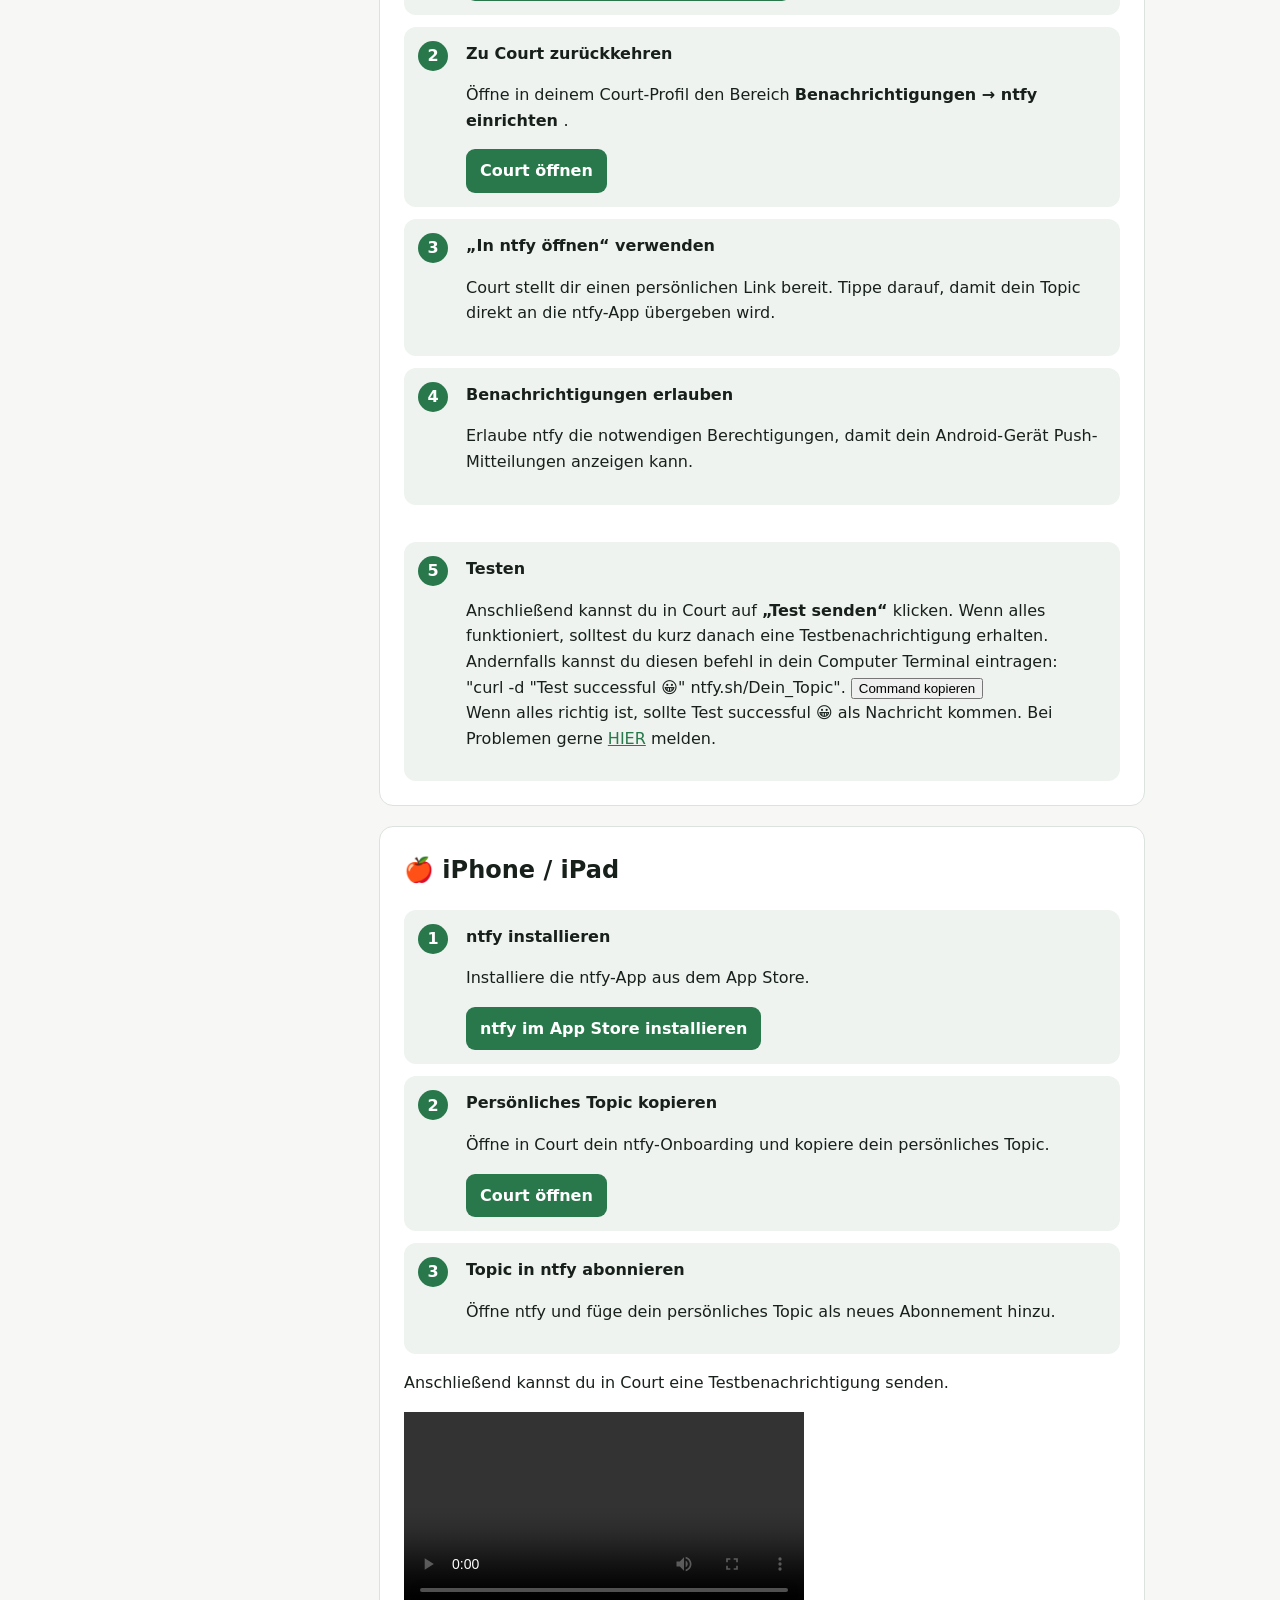
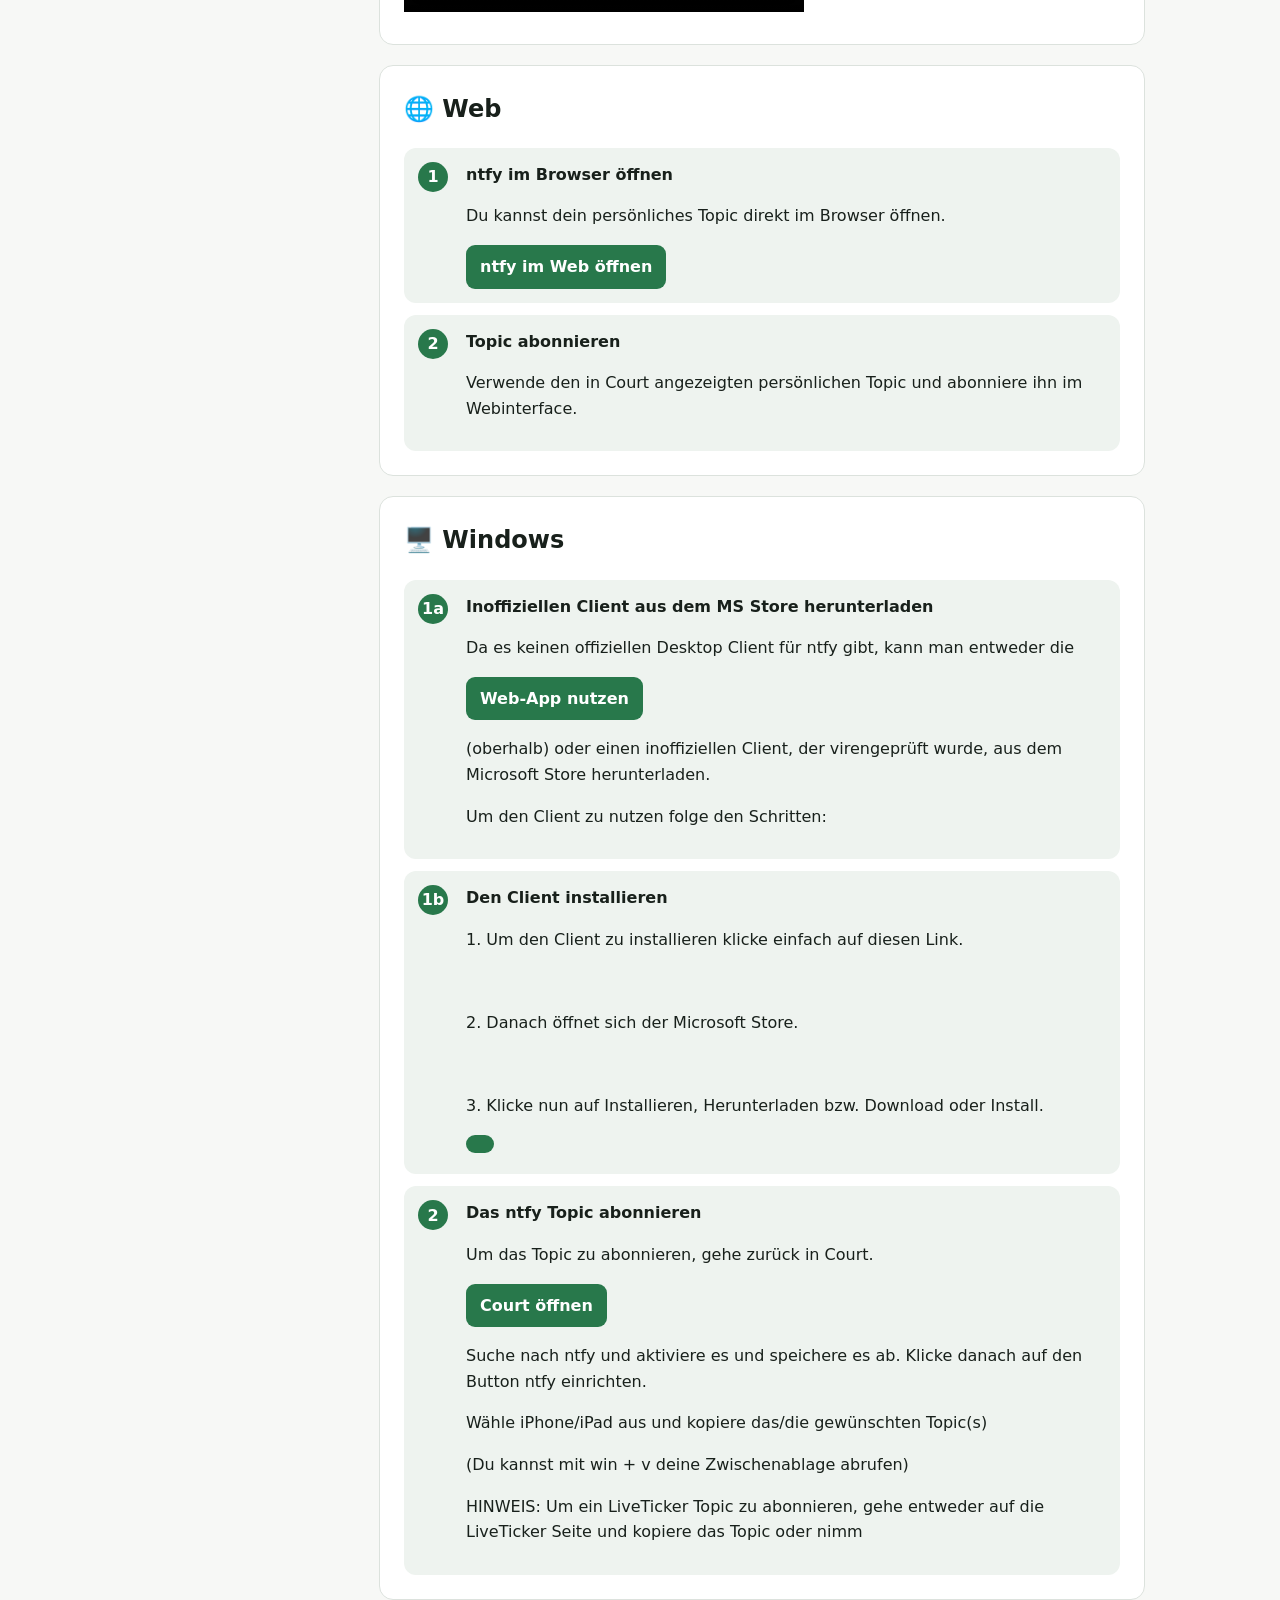
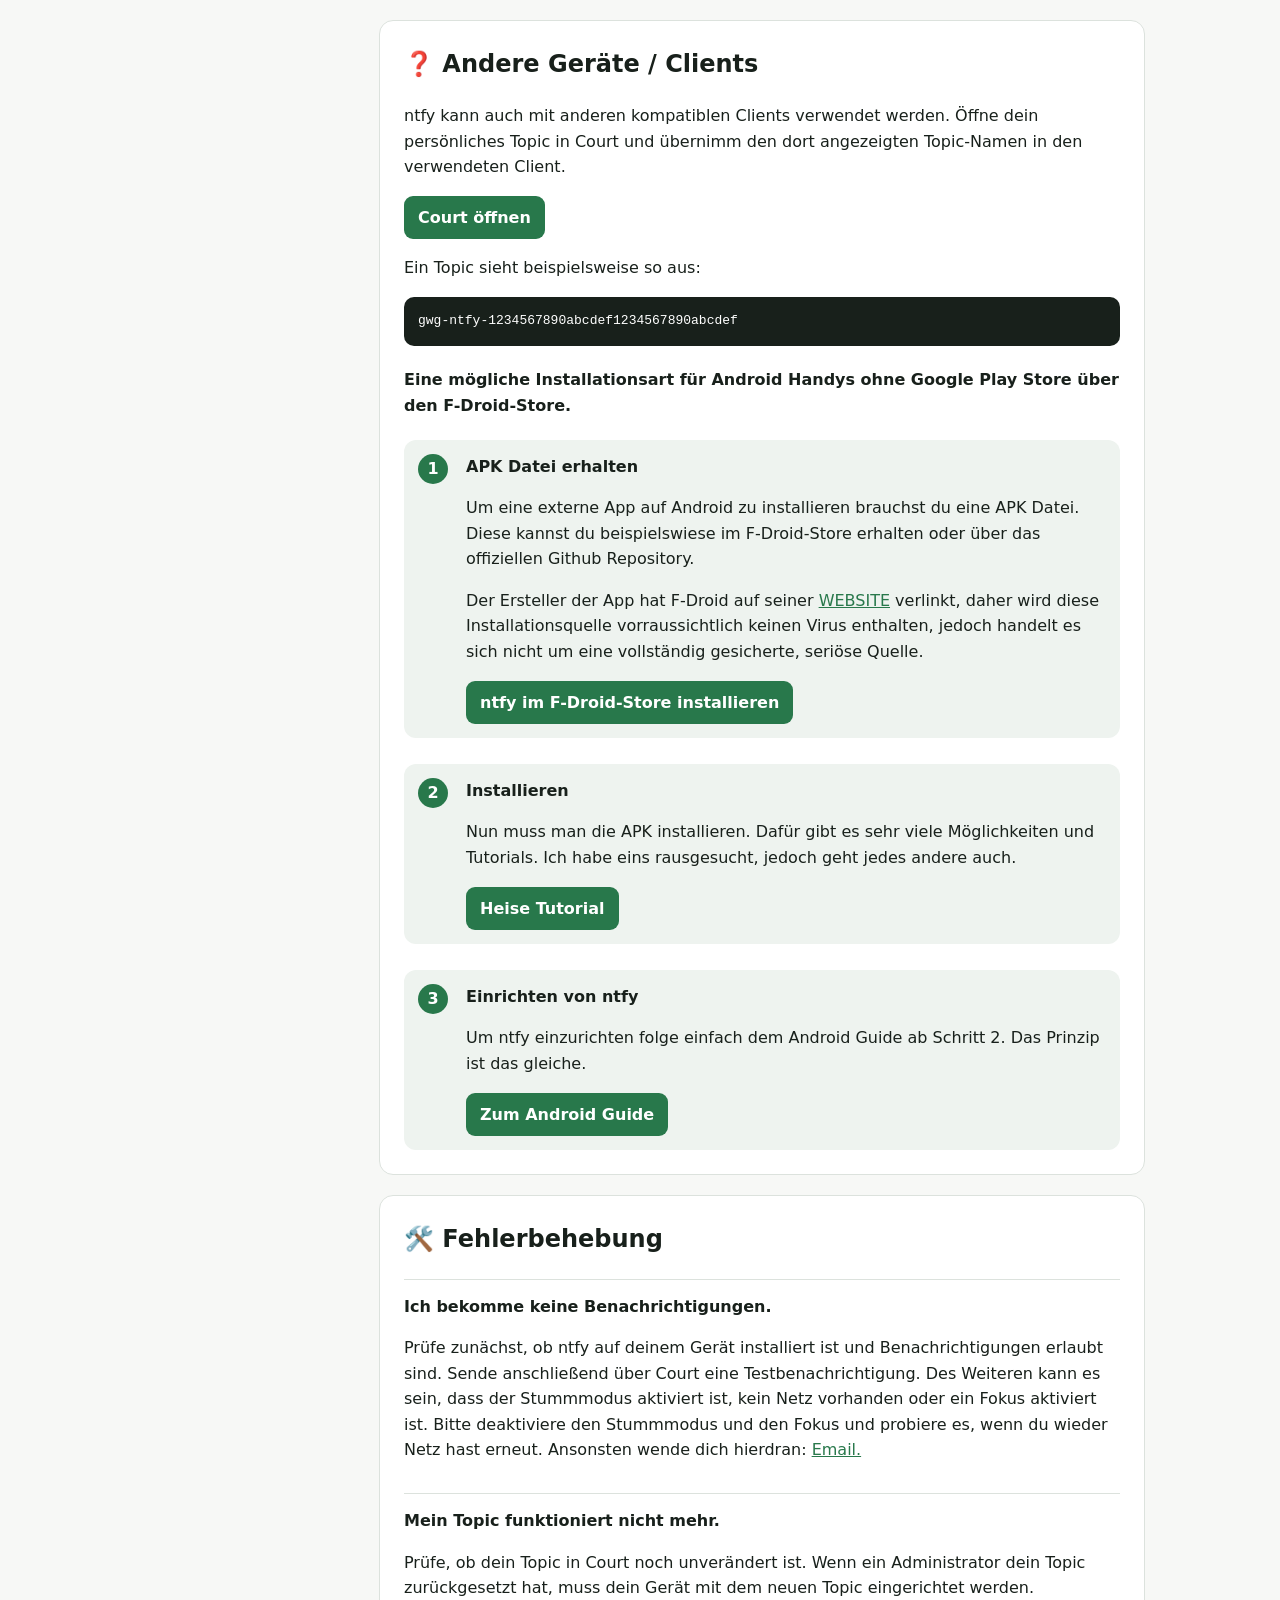
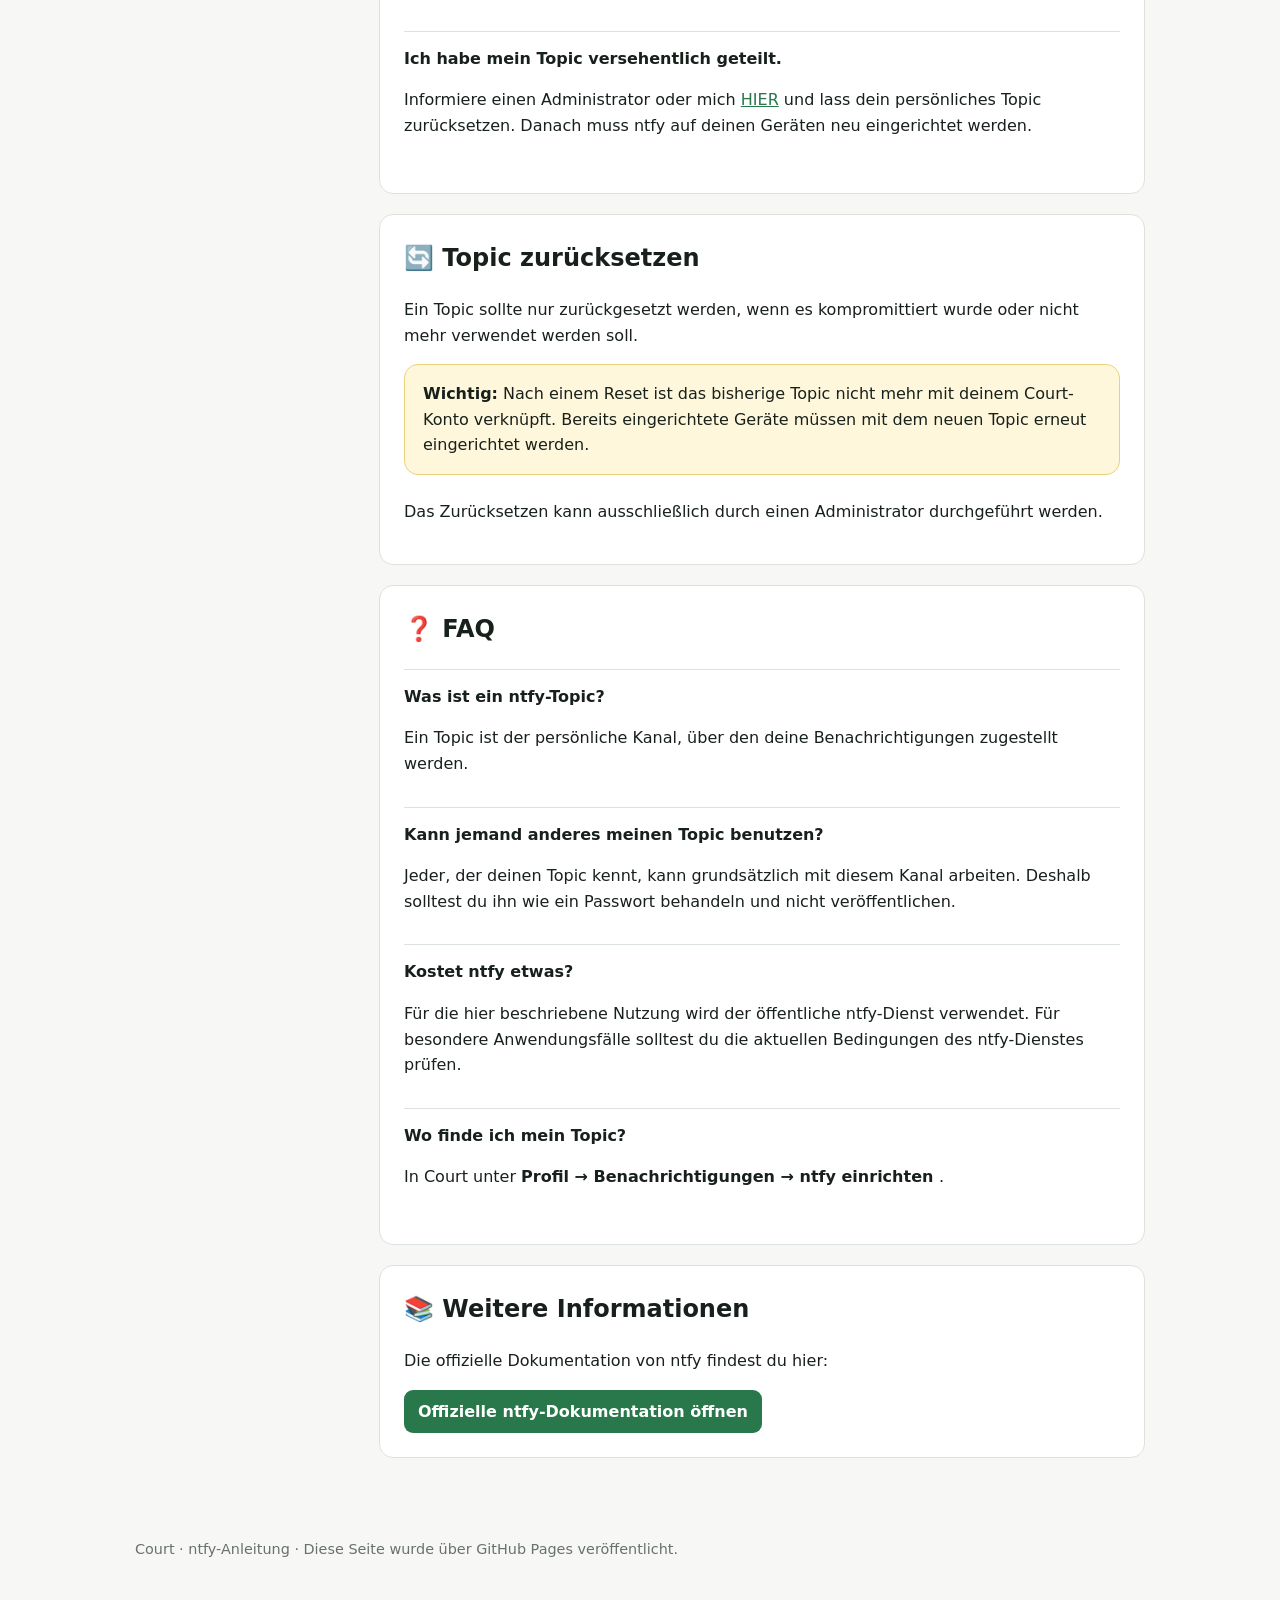
==== commit bcbca39b: "Add section and update links in index.html" ====
--- a/index.html
+++ b/index.html
@@ -22,12 +22,14 @@
 <body>
 
   <header>
+    <section id="up"></section>
     <div class="hero">
       <a class="remove-link" href="#grundlagen"><div class="badge">Court · ntfy einrichten</div></a>
     </div>
   </header>
 
   <main>
+    <a href="#up" class="up-button">UP</a>
 
 
 
@@ -42,7 +44,7 @@
         <a href="#android">Android</a>
         <a href="#ios">iPhone / iPad</a>
         <a href="#web">Web</a>
-        <a href="#desktop">Desktop</a>
+        <a href="#windows">Windows</a>
         <a href="#andere">Andere Geräte</a>
         <a href="#fehler">Fehlerbehebung</a>
         <a href="#reset">Topic zurücksetzen</a>
--- a/style.css
+++ b/style.css
@@ -364,3 +364,22 @@
     padding: 20px;
   }
 }
+/* Verkleinert das Microsoft-Bild sauber über die Höhe */
+ms-store-badge::part(img) {
+  max-height: 60px; /* Ändern Sie diesen Wert (z.B. 35px oder 45px), um die Wunschgröße zu treffen */
+  width: auto;      /* Erlaubt der Breite, proportional zu schrumpfen */
+}
+
+/* Verhindert, dass das unsichtbare Container-Element zu viel Platz einnimmt */
+ms-store-badge {
+  display: inline-block;
+  width: auto;
+}
+.up-button {
+  position: fixed;
+  right: 20px;
+  bottom: 20px;
+  width: 50px;
+  height: 50px;
+  border-radius: 50%;
+}
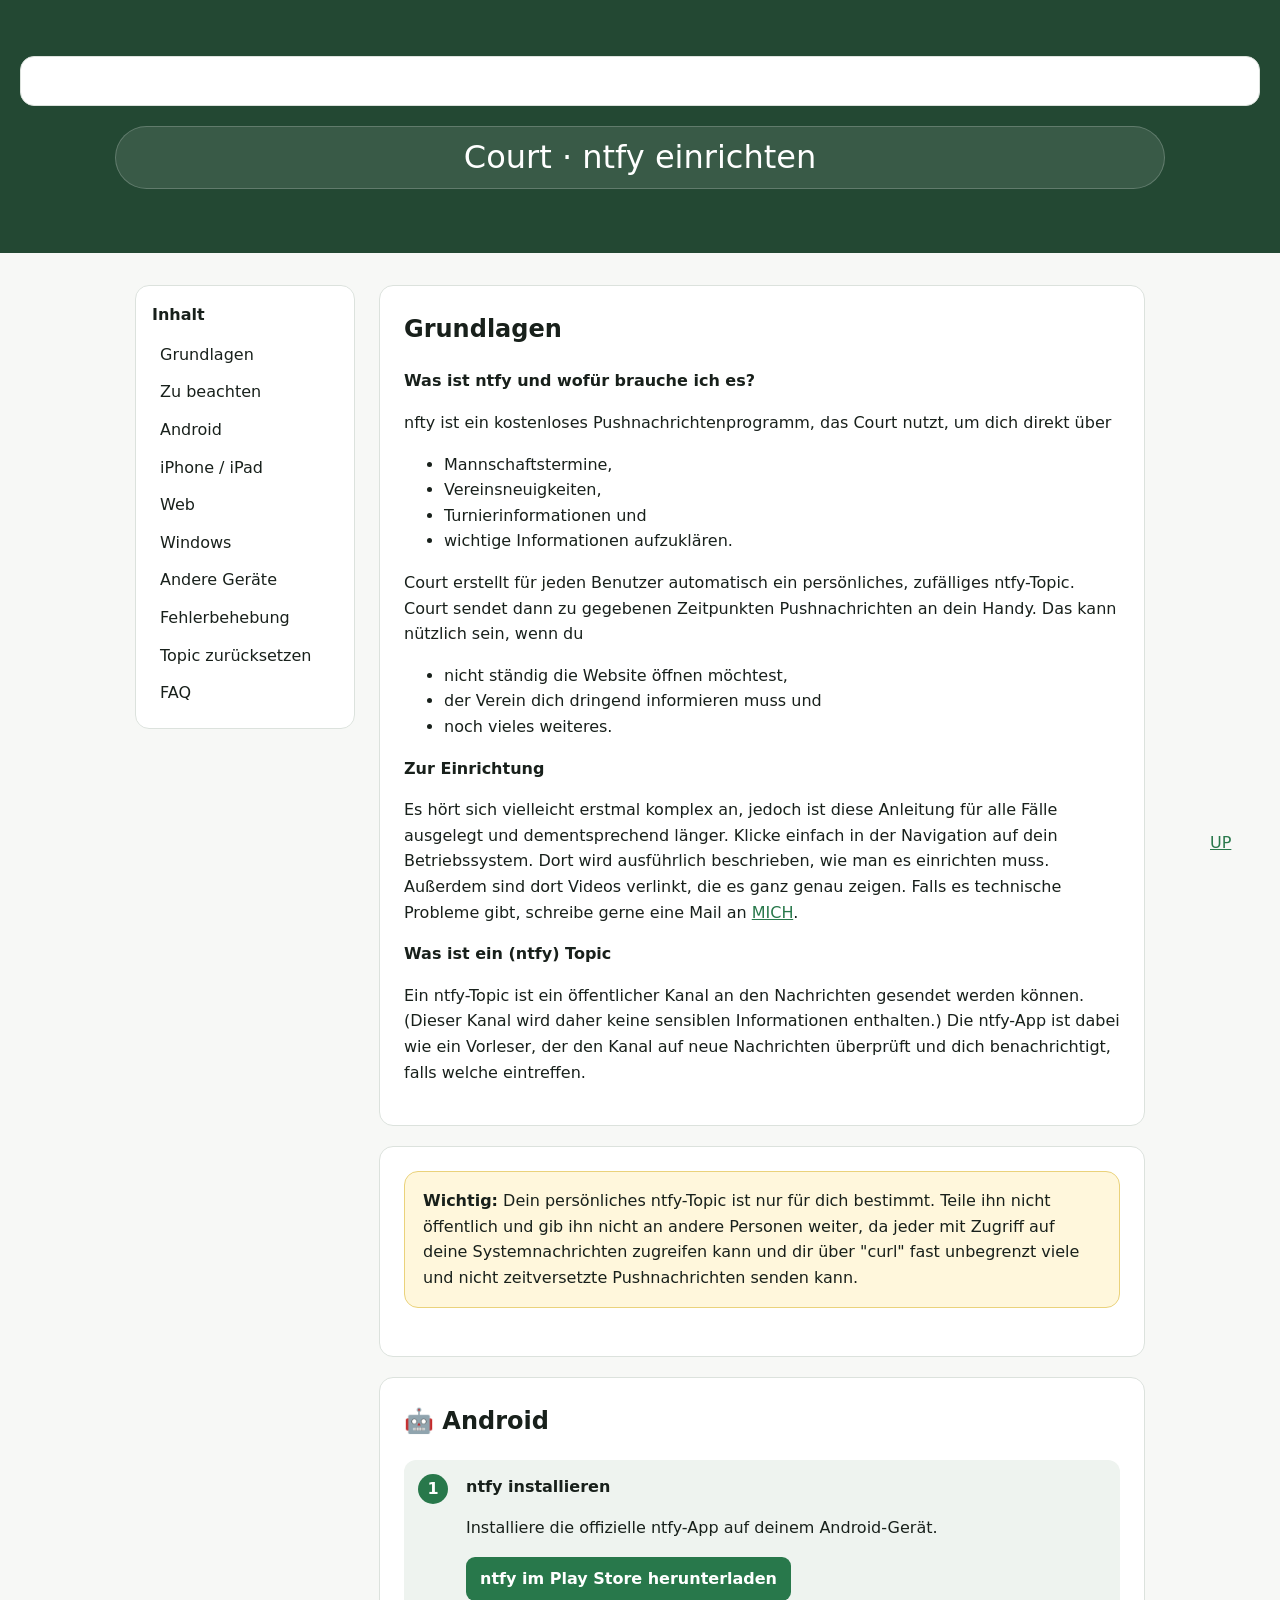
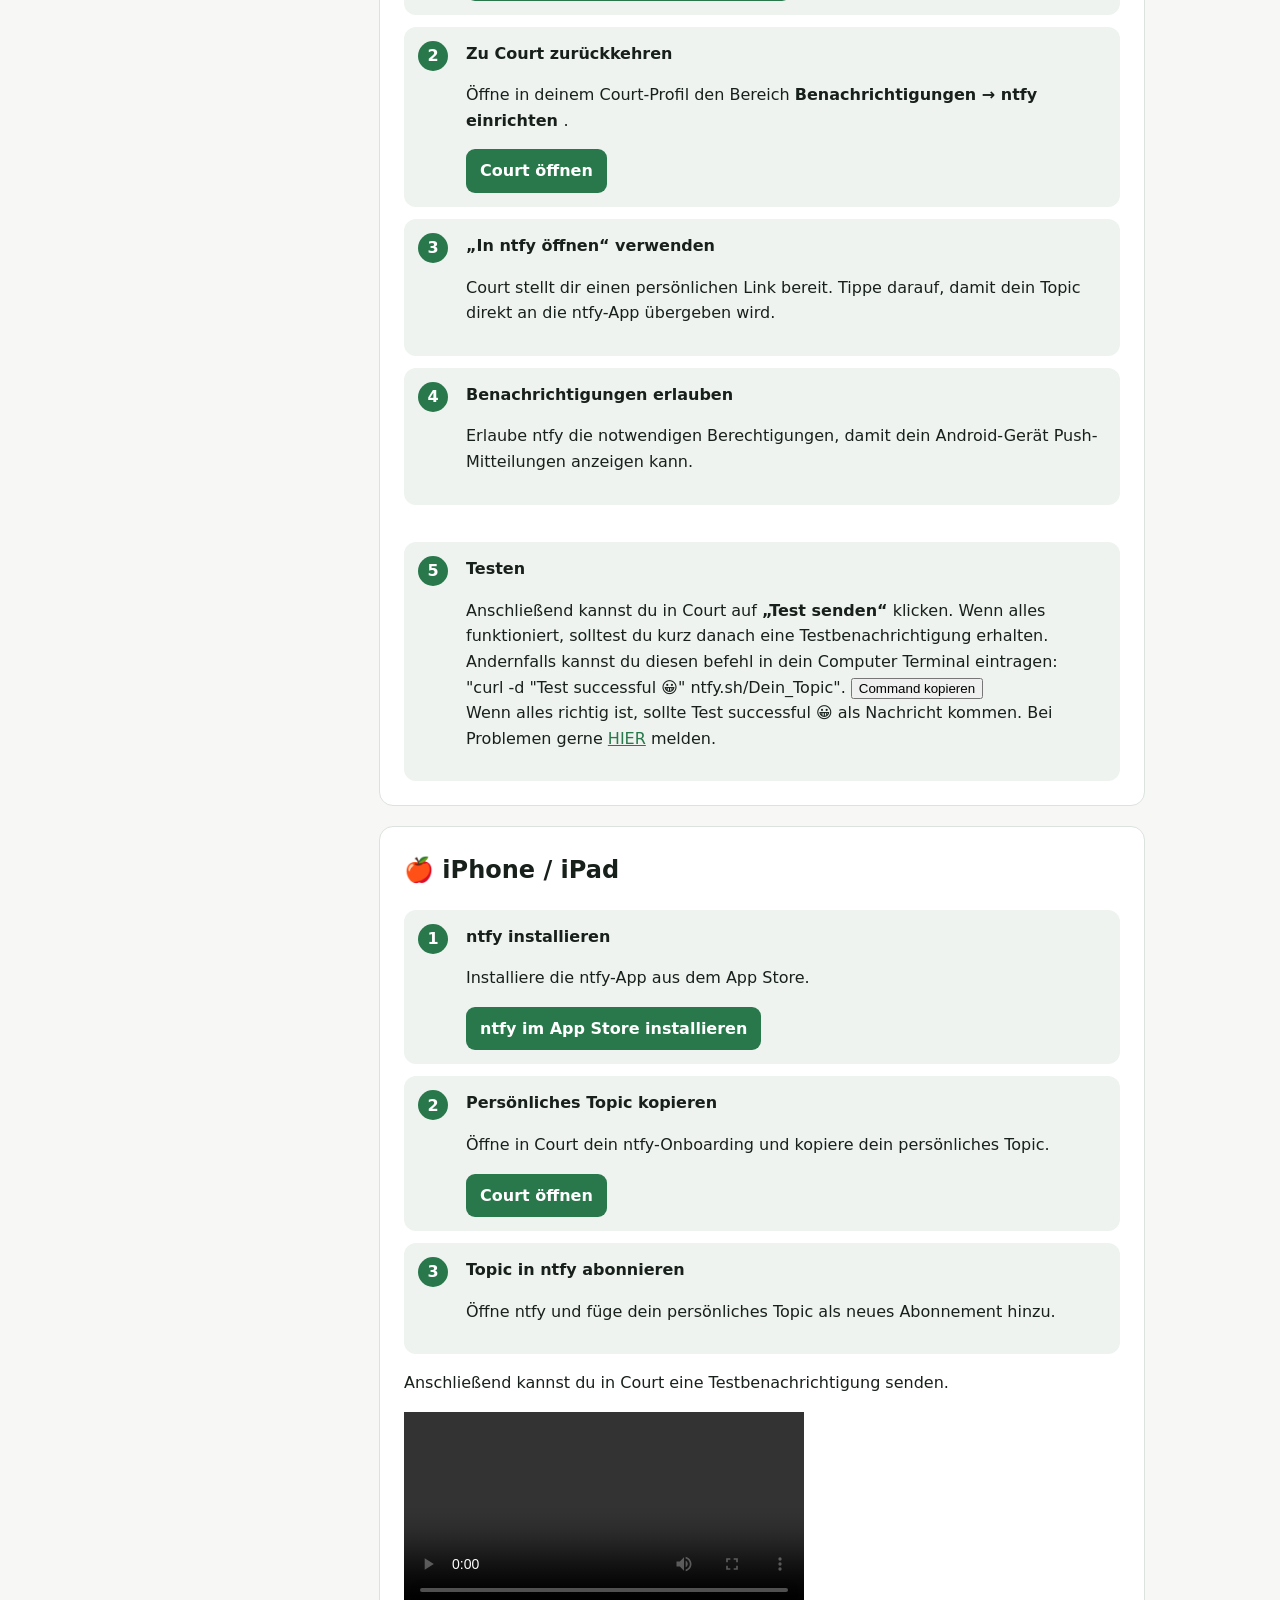
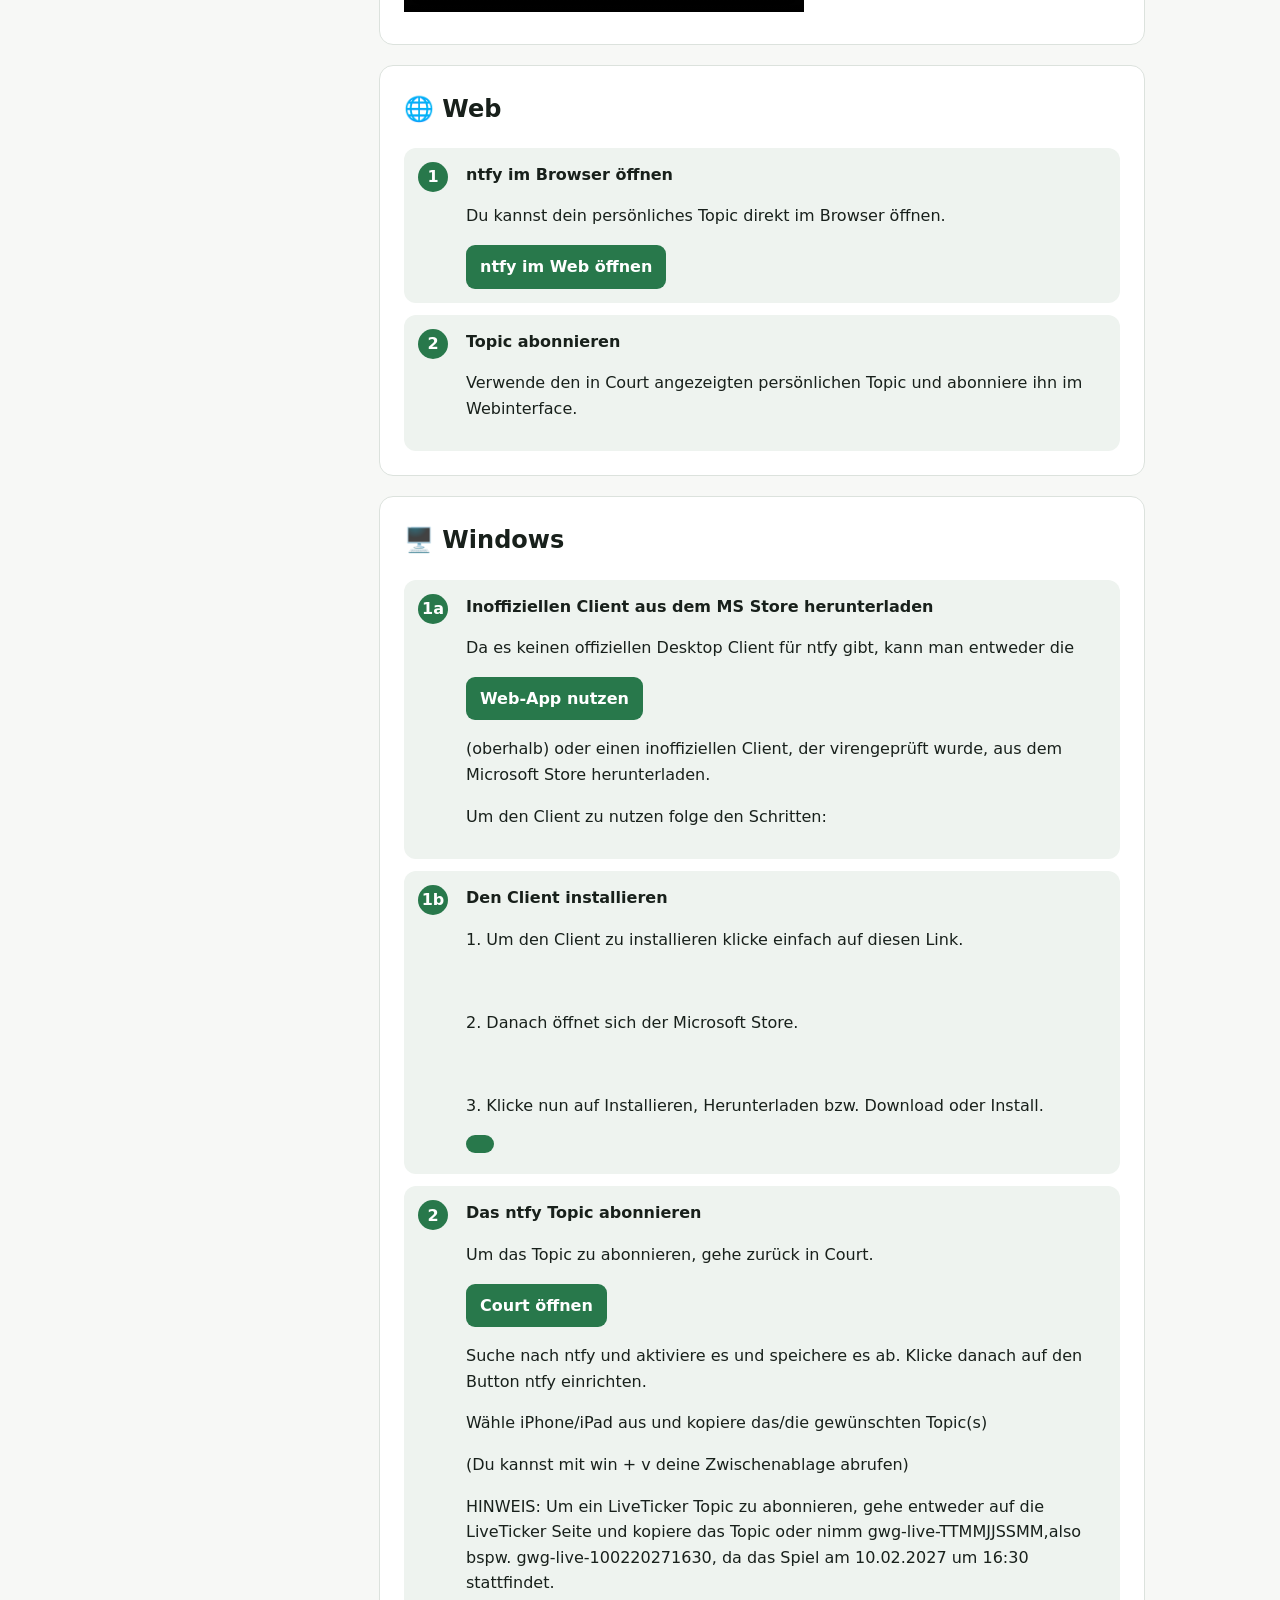
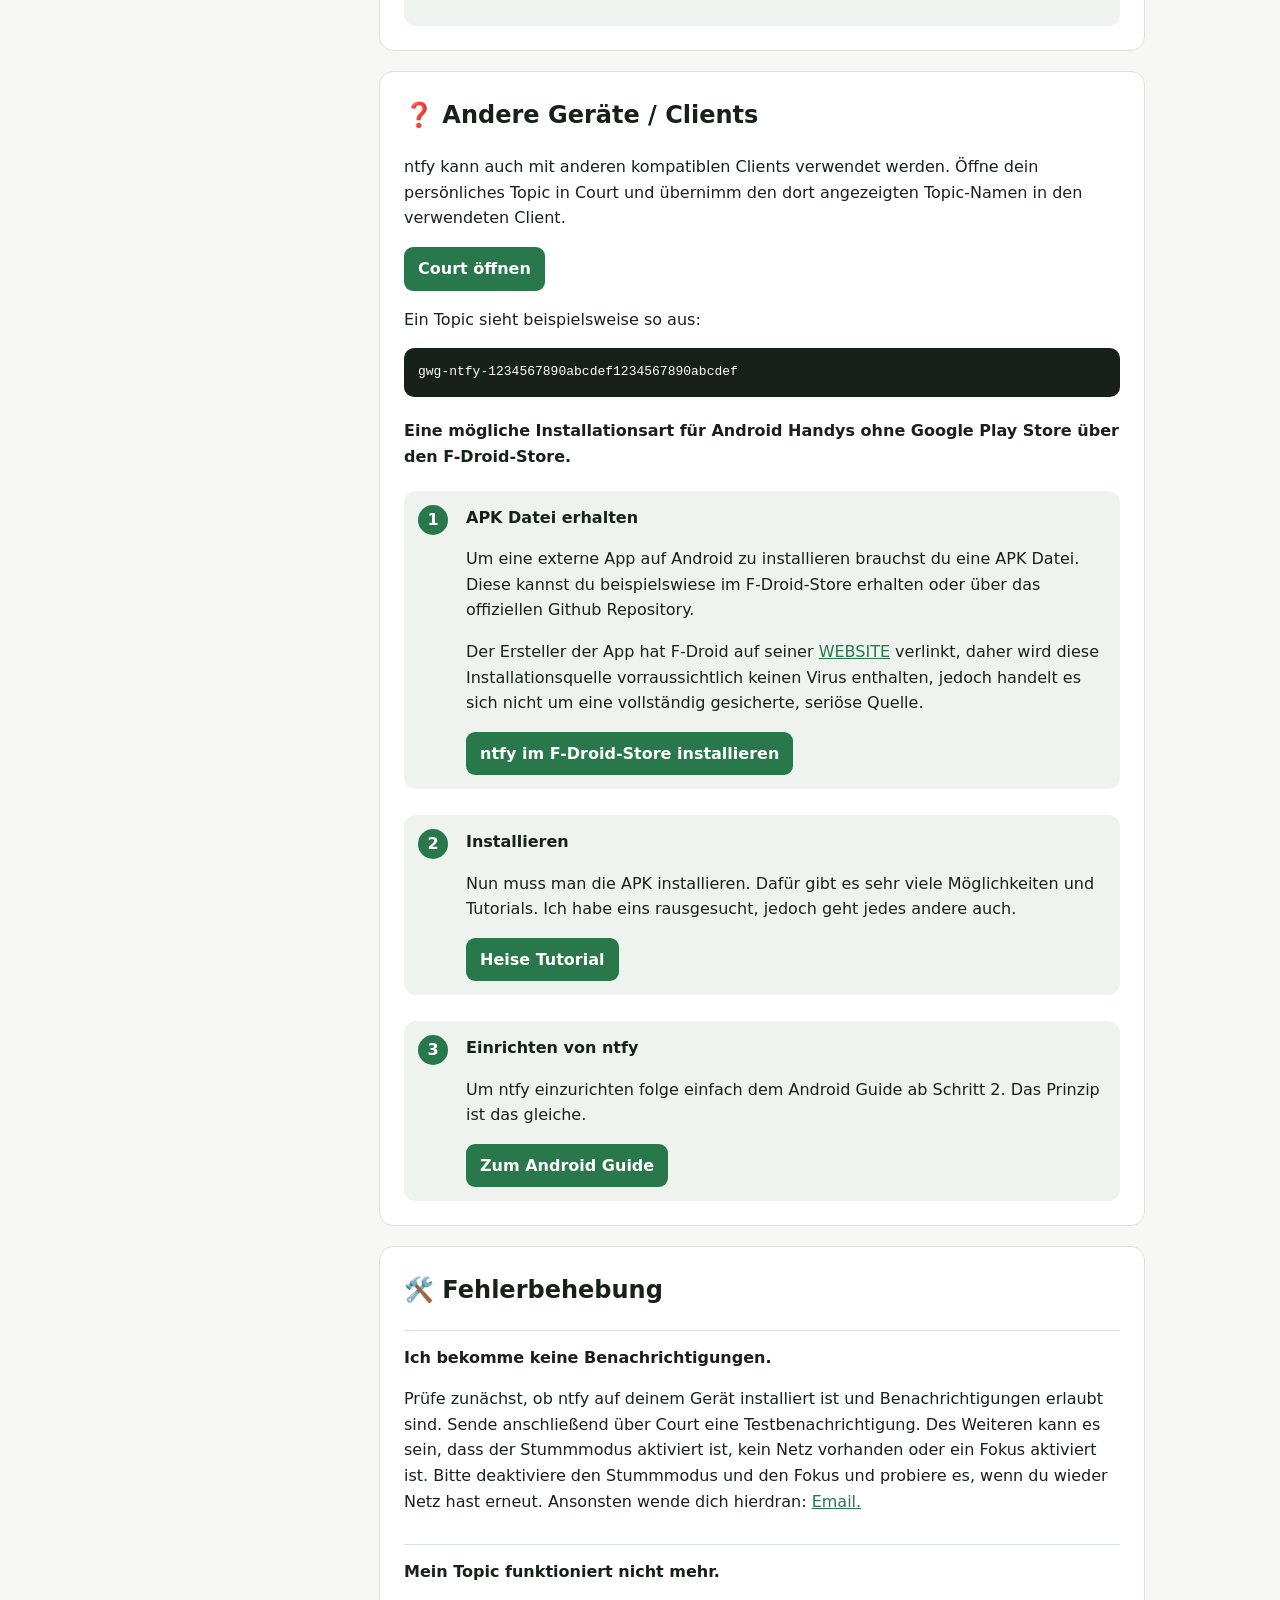
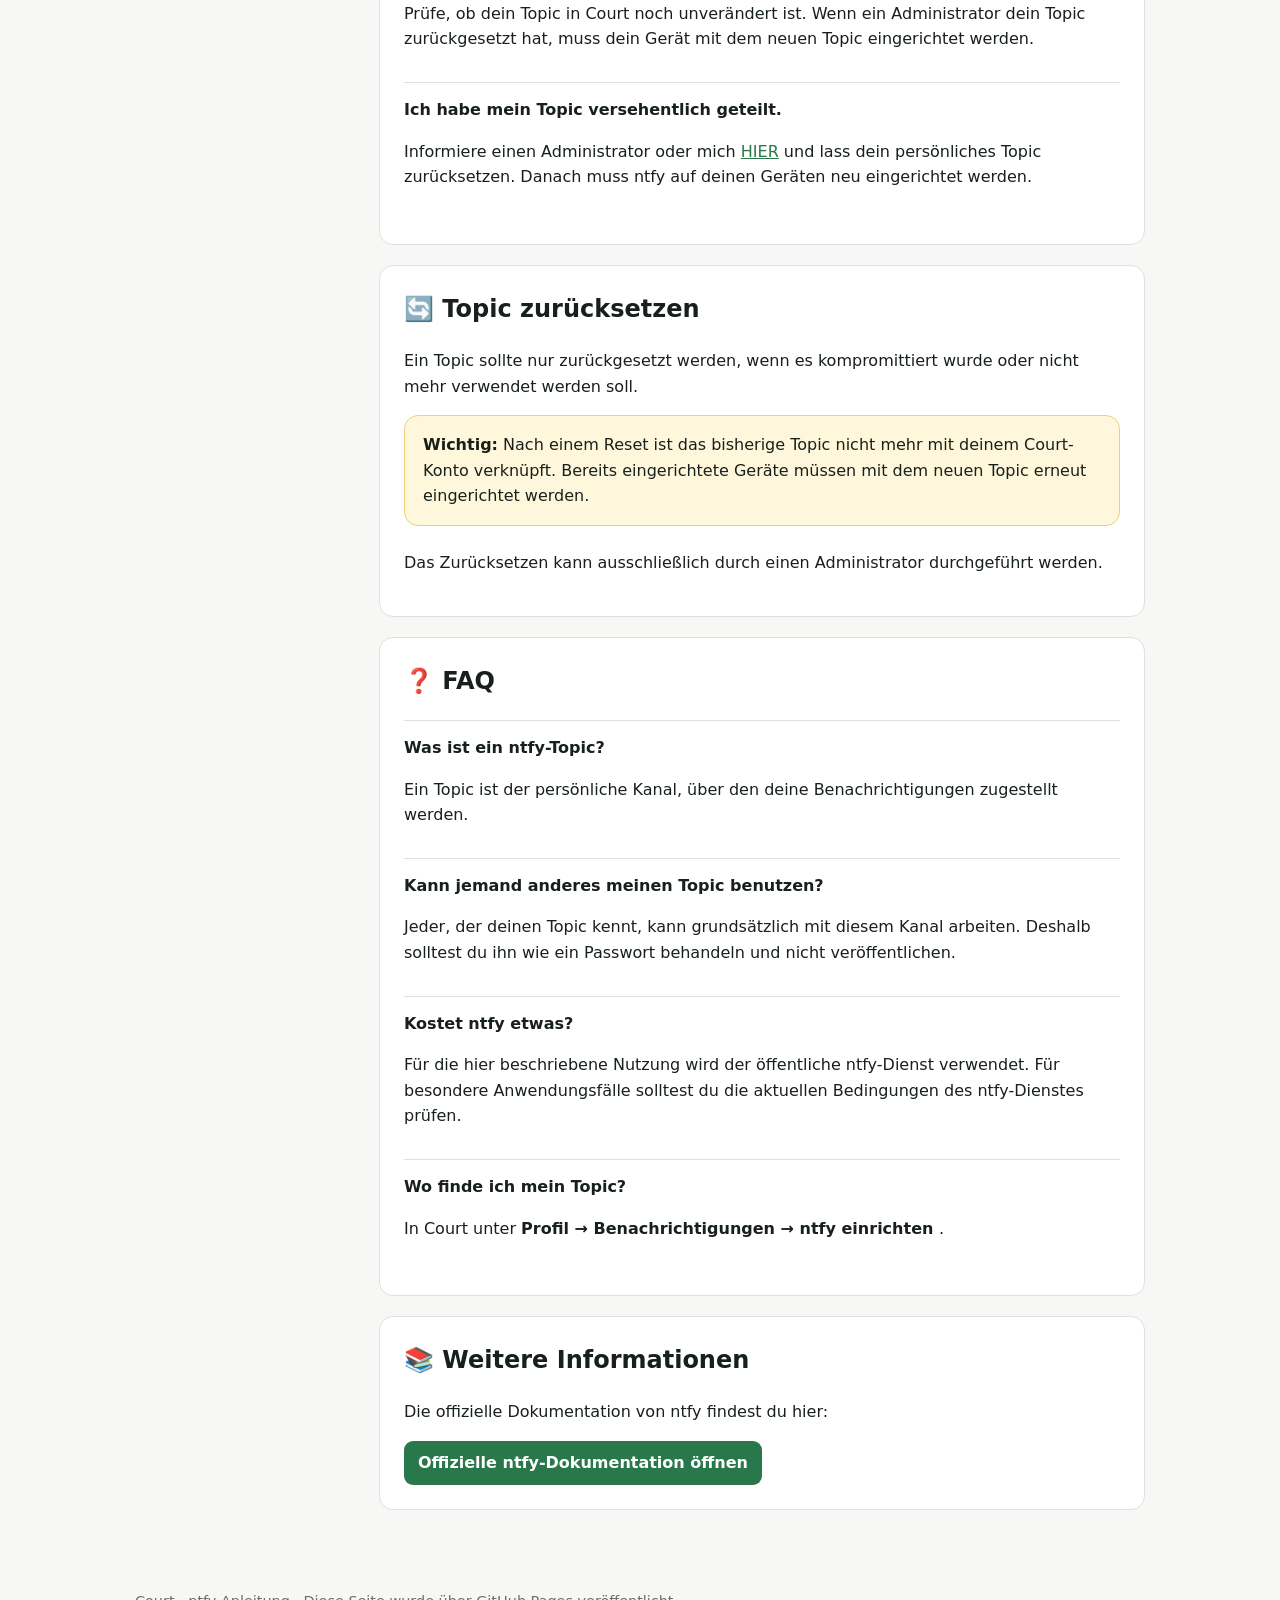
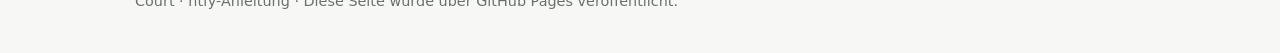
==== commit 2ab7dee1: "Fix link and enhance LiveTicker subscription instructions Updated link reference for Windows section" ====
--- a/index.html
+++ b/index.html
@@ -318,7 +318,7 @@
 
         <!---Desktop--->
         <section id="desktop">
-          <a href="#desktop" class="remove-link"><h2>🖥️ Windows</h2></a>
+          <a href="#windows" class="remove-link"><h2>🖥️ Windows</h2></a>
           <div class="steps">
             <div class="step">
               <div class="step-number">1a</div>
@@ -373,9 +373,10 @@
                 <p>Suche nach ntfy und aktiviere es und speichere es ab. Klicke danach auf den Button ntfy einrichten.</p>
                 <p>Wähle iPhone/iPad aus und kopiere das/die gewünschten Topic(s)</p>
                 <p>(Du kannst mit win + v deine Zwischenablage abrufen)</p>
-                <p>HINWEIS: Um ein LiveTicker Topic zu abonnieren, gehe entweder auf die LiveTicker Seite und kopiere das Topic oder nimm</p>
-              </div>
-            </div>
+                <p>HINWEIS: Um ein LiveTicker Topic zu abonnieren, gehe entweder auf die LiveTicker Seite und kopiere das Topic oder nimm gwg-live-TTMMJJSSMM,also bspw. gwg-live-100220271630, da das Spiel am 10.02.2027 um 16:30 stattfindet.</p>
+              </div>
+            </div>
+            
           </div>
         </section>
           
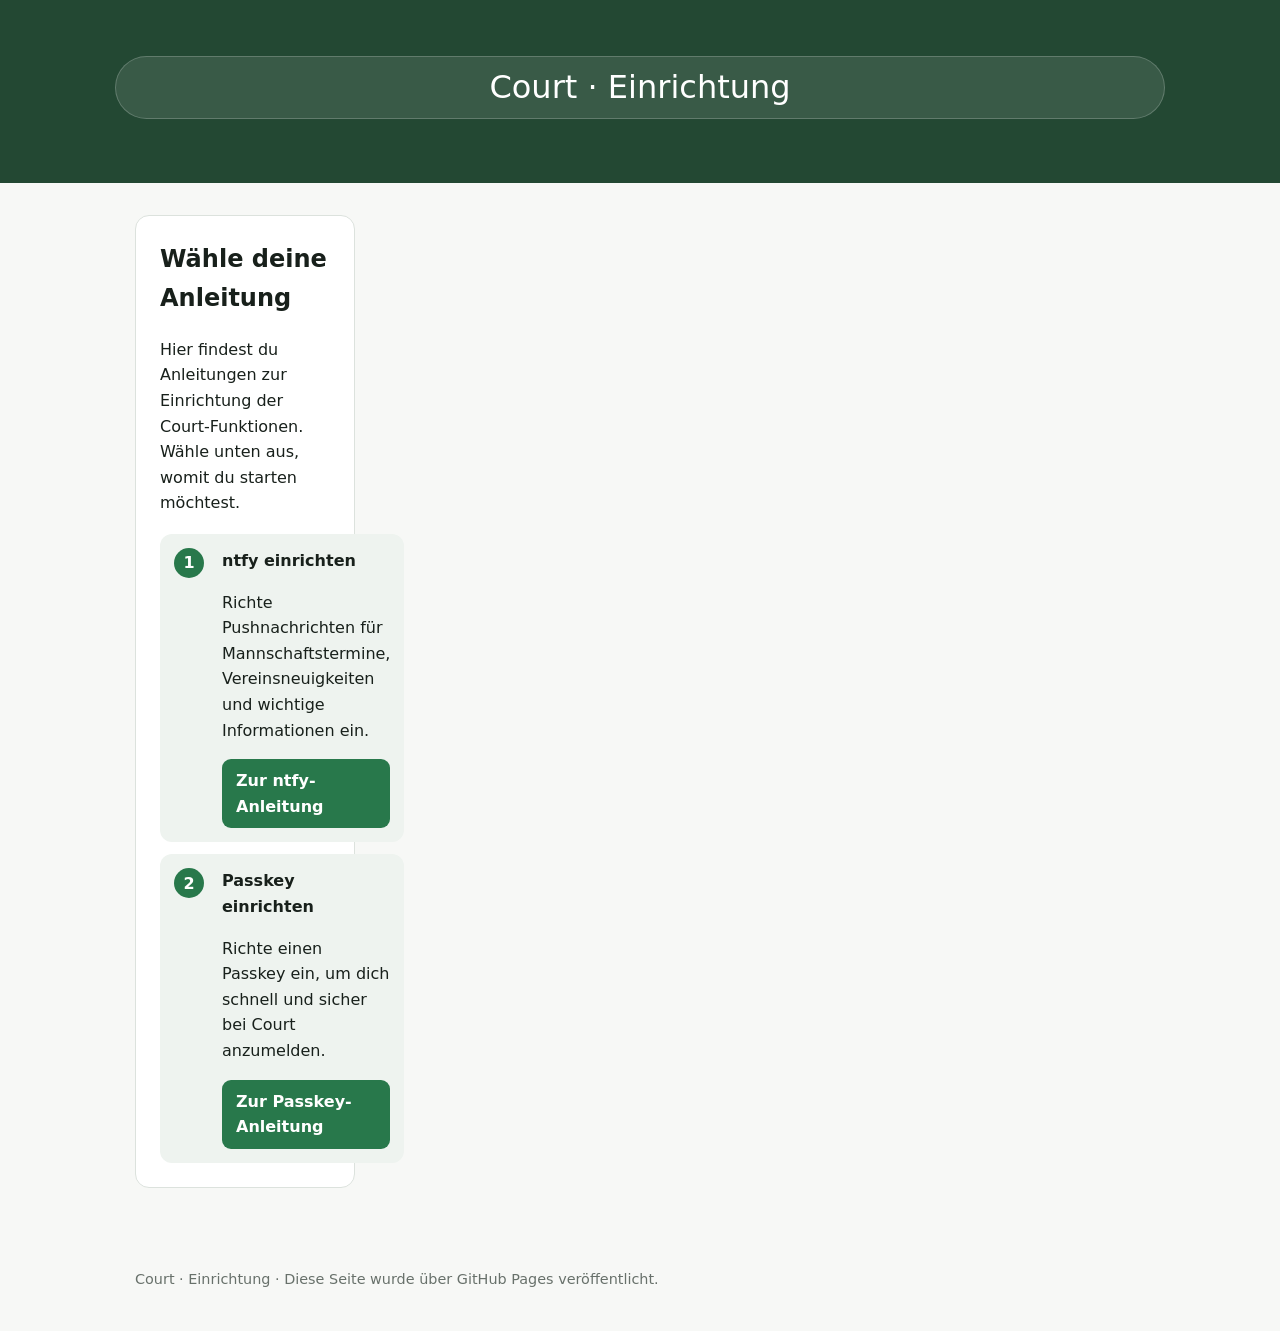
==== commit 364d5acd: "Rewrite index so it's the main menu" ====
--- a/index.html
+++ b/index.html
@@ -1,590 +1,82 @@
 <!doctype html>
 <html lang="de">
-<head>
-  <meta charset="utf-8">
-  <meta name="viewport" content="width=device-width, initial-scale=1">
+  <head>
+    <meta charset="utf-8">
+    <meta name="viewport" content="width=device-width, initial-scale=1">
 
-  <meta
-    name="description"
-    content="Anleitung zur Einrichtung von ntfy für Court"
-  >
+    <meta
+      name="description"
+      content="Einrichtungsanleitungen für Court"
+    >
 
-  <title>ntfy einrichten – Court</title>
+    <title>Einrichtung – Court</title>
 
-  <link rel="stylesheet" href="style.css">
-  <link rel="icon" href="favicon.ico" type="image/x-icon">
-  <!-- Das Skript für den Web Installer laden -->
-  <!-- Das KORREKTE Skript mit dem vollständigen Pfad laden -->
-  <script type="module" src="https://get.microsoft.com/badge/ms-store-badge.bundled.js"></script>
+    <link rel="stylesheet" href="style.css">
+    <link rel="icon" href="favicon.ico" type="image/x-icon">
+  </head>
 
-</head>
+  <body>
 
-<body>
+    <header>
+      <div class="hero">
+        <div class="badge">Court · Einrichtung</div>
+      </div>
+    </header>
 
-  <header>
-    <section id="up"></section>
-    <div class="hero">
-      <a class="remove-link" href="#grundlagen"><div class="badge">Court · ntfy einrichten</div></a>
-    </div>
-  </header>
+    <main>
 
-  <main>
-    <a href="#up" class="up-button">UP</a>
+      <div class="layout">
 
+        <div>
 
-
-    <div class="layout">
-
-      <!-- Inhaltsverzeichnis -->
-      <nav aria-label="Inhaltsverzeichnis">
-        <strong>Inhalt</strong>
-
-        <a href="#grundlagen">Grundlagen</a>
-        <a href="#warnung">Zu beachten</a>
-        <a href="#android">Android</a>
-        <a href="#ios">iPhone / iPad</a>
-        <a href="#web">Web</a>
-        <a href="#windows">Windows</a>
-        <a href="#andere">Andere Geräte</a>
-        <a href="#fehler">Fehlerbehebung</a>
-        <a href="#reset">Topic zurücksetzen</a>
-        <a href="#faq">FAQ</a>
-      </nav>
-
-      <div>
-
-        <!-- Grundlagen -->
-        <section id="grundlagen">
-          <h2>Grundlagen</h2>
-
-          
-          <strong>Was ist ntfy und wofür brauche ich es?</strong>
-          <p>
-            nfty ist ein kostenloses Pushnachrichtenprogramm, das Court nutzt, um dich direkt über
-          </p>
-          <ul>
-            <li>Mannschaftstermine,</li>
-            <li>Vereinsneuigkeiten,</li>
-            <li>Turnierinformationen und</li>
-            <li>wichtige Informationen aufzuklären.</li>
-          </ul>
-          <p>
-            Court erstellt für jeden Benutzer automatisch ein
-            persönliches, zufälliges ntfy-Topic. Court sendet dann zu gegebenen Zeitpunkten Pushnachrichten an dein Handy.
-            Das kann nützlich sein, wenn du
-          </p>
-          <ul>
-            <li>nicht ständig die Website öffnen möchtest,</li>
-            <li>der Verein dich dringend informieren muss und</li>
-            <li>noch vieles weiteres.</li>
-          </ul>
-          <strong>Zur Einrichtung</strong>
-          <p>
-            Es hört sich vielleicht erstmal komplex an, jedoch ist diese Anleitung für alle Fälle ausgelegt und dementsprechend länger. 
-            Klicke einfach in der Navigation auf dein Betriebssystem. Dort wird ausführlich beschrieben, wie man es einrichten muss. Außerdem sind dort Videos verlinkt, die es ganz genau zeigen.
-            Falls es technische Probleme gibt, schreibe gerne eine Mail an <a href="mailto:gwg.tennis.book@gmail.com">MICH</a>.
-          </p>
-          <strong>Was ist ein (ntfy) Topic</strong>
-          <p>
-            Ein ntfy-Topic ist ein öffentlicher Kanal an den Nachrichten gesendet werden können. (Dieser Kanal wird daher keine sensiblen Informationen enthalten.)
-            Die ntfy-App ist dabei wie ein Vorleser, der den Kanal auf neue Nachrichten überprüft und dich benachrichtigt, falls welche eintreffen.
-          </p>
-        </section>
-        <section id="warnung">
-        <div class="notice">
-          <strong>Wichtig:</strong>
-          Dein persönliches ntfy-Topic ist nur für dich bestimmt.
-          Teile ihn nicht öffentlich und gib ihn nicht an andere
-          Personen weiter, da jeder mit Zugriff auf deine Systemnachrichten
-          zugreifen kann und dir über "curl" fast unbegrenzt viele und nicht zeitversetzte
-          Pushnachrichten senden kann.
-        </div>
-        </section>
-
-        <!-- Android -->
-        <section id="android">
-          <a class="remove-link"href="#android"><h2>🤖 Android</h2></a>
-
-          <div class="steps">
-
-            <div class="step">
-              <div class="step-number">1</div>
-
-              <div>
-                <strong>ntfy installieren</strong>
-
-                <p>
-                  Installiere die offizielle ntfy-App auf deinem
-                  Android-Gerät.
-                </p>
-                <a
-                  class="button"
-                  href="https://play.google.com/store/apps/details?id=io.heckel.ntfy"
-                  target="_blank"
-                  rel="noopener noreferrer">
-                  ntfy im Play Store herunterladen
-                </a>
-              </div>
-            </div>
-
-            <div class="step">
-              <div class="step-number">2</div>
-
-              <div>
-                <strong>Zu Court zurückkehren</strong>
-
-                <p>
-                  Öffne in deinem Court-Profil den Bereich
-                  <strong>
-                    Benachrichtigungen → ntfy einrichten
-                  </strong>.
-                </p>
-                <a class="button" href="https://gwg-tennis-book.gwg-tennis-book.workers.dev/profile">Court öffnen</a>
-              </div>
-            </div>
-
-            <div class="step">
-              <div class="step-number">3</div>
-
-              <div>
-                <strong>„In ntfy öffnen“ verwenden</strong>
-
-                <p>
-                  Court stellt dir einen persönlichen Link bereit.
-                  Tippe darauf, damit dein Topic direkt an die
-                  ntfy-App übergeben wird.
-                </p>
-              </div>
-            </div>
-
-            <div class="step">
-              <div class="step-number">4</div>
-
-              <div>
-                <strong>Benachrichtigungen erlauben</strong>
-
-                <p>
-                  Erlaube ntfy die notwendigen Berechtigungen,
-                  damit dein Android-Gerät Push-Mitteilungen
-                  anzeigen kann.
-                </p>
-              </div>
-            </div>
-<br>
-          </div>
-          <div class="step">
-            <div class="step-number">5</div>
-            <div>
-              <strong>Testen</strong>
-    
-              <p>
-                Anschließend kannst du in Court auf
-                <strong>„Test senden“</strong> klicken.
-                Wenn alles funktioniert, solltest du kurz danach
-                eine Testbenachrichtigung erhalten.
-                <br>
-                Andernfalls kannst du diesen befehl in dein Computer Terminal
-                eintragen:
-                <br>
-                "curl -d "Test successful 😀" ntfy.sh/Dein_Topic".
-                <button onclick="kopiereText()">Command kopieren</button>
-                <br>
-                Wenn alles richtig ist, sollte Test successful 😀 als Nachricht kommen.
-                Bei Problemen gerne 
-                <span>
-                  <a href="mailto:gwg.tennis.book@gmail.com">HIER</a>
-                </span> 
-                melden.
-                
-              </p>
-            </div>
-          </div>
-        </section>
-
-        <!-- iOS -->
-        <section id="ios">
-          <a href="#ios" class="remove-link"><h2>🍎 iPhone / iPad</h2></a>
-
-          <div class="steps">
-
-            <div class="step">
-              <div class="step-number">1</div>
-
-              <div>
-                <strong>ntfy installieren</strong>
-
-                <p>
-                  Installiere die ntfy-App aus dem App Store.
-                </p>
-
-                <!--
-                  Hier den echten App-Store-ulnk einsetzen.
-                -->
-                <a
-                  class="button"
-                  href="https://apps.apple.com/de/app/ntfy/id1625396347"
-                  target="_blank"
-                  rel="noopener noreferrer"
-                >
-                  ntfy im App Store installieren
-                </a>
-              </div>
-            </div>
-
-            <div class="step">
-              <div class="step-number">2</div>
-
-              <div>
-                <strong>Persönliches Topic kopieren</strong>
-
-                <p>
-                  Öffne in Court dein ntfy-Onboarding und
-                  kopiere dein persönliches Topic.
-                </p>
-                <a class="button" href="https://gwg-tennis-book.gwg-tennis-book.workers.dev/profile">Court öffnen</a>
-              </div>
-            </div>
-
-            <div class="step">
-              <div class="step-number">3</div>
-
-              <div>
-                <strong>Topic in ntfy abonnieren</strong>
-
-                <p>
-                  Öffne ntfy und füge dein persönliches Topic
-                  als neues Abonnement hinzu.
-                </p>
-              </div>
-            </div>
-
-          </div>
-
-          <p>
-            Anschließend kannst du in Court eine
-            Testbenachrichtigung senden.
-          </p>
-          <video controls width="400">
-          <source src="iPhone (iOS) Tutorial.mp4" type="video/mp4">
-    Dein Browser unterstützt das Video nicht.
-        </video>
-        </section>
-        
-
-        <!-- Web -->
-        <section id="web">
-          <a href="#web" class="remove-link"><h2>🌐 Web</h2></a>
-
-          <div class="steps">
-
-            <div class="step">
-              <div class="step-number">1</div>
-
-              <div>
-                <strong>ntfy im Browser öffnen</strong>
-
-                <p>
-                  Du kannst dein persönliches Topic direkt im
-                  Browser öffnen.
-                </p>
-
-                <a
-                  class="button"
-                  href="https://ntfy.sh/"
-                  target="_blank"
-                  rel="noopener noreferrer"
-                >
-                  ntfy im Web öffnen
-                </a>
-              </div>
-            </div>
-
-            <div class="step">
-              <div class="step-number">2</div>
-
-              <div>
-                <strong>Topic abonnieren</strong>
-
-                <p>
-                  Verwende den in Court angezeigten persönlichen
-                  Topic und abonniere ihn im Webinterface.
-                </p>
-              </div>
-            </div>
-
-          </div>
-        </section>
-        
-
-        <!---Desktop--->
-        <section id="desktop">
-          <a href="#windows" class="remove-link"><h2>🖥️ Windows</h2></a>
-          <div class="steps">
-            <div class="step">
-              <div class="step-number">1a</div>
-              <div>
-                <strong>Inoffiziellen Client aus dem MS Store herunterladen</strong>
-                <p>
-                  Da es keinen offiziellen Desktop Client für ntfy gibt, kann man entweder die 
-                </p>
-                  <a class="button" href="#web">Web-App nutzen</a>
-                <p>
-                  (oberhalb) oder einen inoffiziellen Client, der virengeprüft wurde, aus dem Microsoft Store herunterladen.
-                </p>
-                <p>
-                  Um den Client zu nutzen folge den Schritten:
-                </p>
-              </div>
-            </div>
-            <div class="step">
-              <div class="step-number">1b</div>
-              <div>
-                <strong>Den Client installieren</strong>
-                <p>
-                  1. Um den Client zu installieren klicke einfach auf diesen Link.
-                </p>
-                <br>
-                <p>
-                  2. Danach öffnet sich der Microsoft Store.
-                </p>
-                <br>
-                <p>
-                  3. Klicke nun auf Installieren, Herunterladen bzw. Download oder Install.
-                </p>
-                <!-- Der Button, der den direkten Installations-Prompt auslöst -->
-                <ms-store-badge 
-                  productid="9PJDD0JKR719" 
-                  window-mode="full" 
-                  theme="dark" 
-                  language="de"
-                  class="button">
-                </ms-store-badge>
-              </div>
-            </div>
-            <div class="step">
-              <div class="step-number">2</div>
-              <div>
-                <strong>Das ntfy Topic abonnieren</strong>
-                <p>
-                  Um das Topic zu abonnieren, gehe zurück in Court.
-                </p>
-                <a class="button" href="gwg-tennis-book.gwg-tennis-book.workers.dev/profile">Court öffnen</a>
-                
-                <p>Suche nach ntfy und aktiviere es und speichere es ab. Klicke danach auf den Button ntfy einrichten.</p>
-                <p>Wähle iPhone/iPad aus und kopiere das/die gewünschten Topic(s)</p>
-                <p>(Du kannst mit win + v deine Zwischenablage abrufen)</p>
-                <p>HINWEIS: Um ein LiveTicker Topic zu abonnieren, gehe entweder auf die LiveTicker Seite und kopiere das Topic oder nimm gwg-live-TTMMJJSSMM,also bspw. gwg-live-100220271630, da das Spiel am 10.02.2027 um 16:30 stattfindet.</p>
-              </div>
-            </div>
-            
-          </div>
-        </section>
-          
-
-        <!-- Andere Geräte -->
-        <section id="andere">
-        <a href="#andere" class="remove-link"><h2>❓ Andere Geräte / Clients</h2></a>
-
-          <p>
-            ntfy kann auch mit anderen kompatiblen Clients
-            verwendet werden. Öffne dein persönliches Topic in
-            Court und übernimm den dort angezeigten Topic-Namen
-            in den verwendeten Client.
-          </p>
-          <a class="button" href="https://gwg-tennis-book.gwg-tennis-book.workers.dev/profile">Court öffnen</a>
-
-          <p>
-            Ein Topic sieht beispielsweise so aus:
-          </p>
-
-          <pre>gwg-ntfy-1234567890abcdef1234567890abcdef</pre>
-
-          <h4>Eine mögliche Installationsart für Android Handys ohne Google Play Store über den F-Droid-Store.</h4>
-          <div class="step">
-            <div class="step-number">1</div>
-            <div>
-              <strong>APK Datei erhalten</strong>
-              <p>Um eine externe App auf Android zu installieren brauchst du eine APK Datei. Diese kannst du beispielswiese im F-Droid-Store erhalten oder über das offiziellen Github Repository.</p>
-              <p>Der Ersteller der App hat F-Droid auf seiner <span><a href="ntfy.sh">WEBSITE</a></span> verlinkt, daher wird diese Installationsquelle vorraussichtlich keinen Virus enthalten, jedoch handelt es sich nicht um eine vollständig gesicherte, seriöse Quelle.</p>
-              <a class="button" href="https://f-droid.org/en/packages/io.heckel.ntfy/">ntfy im F-Droid-Store installieren</a>
-            </div>
-          </div>
-          <br>
-          <div class="step">
-            <div class="step-number">2</div>
-            <div>
-              <strong>Installieren</strong>
-              <p>Nun muss man die APK installieren. Dafür gibt es sehr viele Möglichkeiten und Tutorials. Ich habe eins rausgesucht, jedoch geht jedes andere auch.</p>
-              <a class="button" href="https://www.heise.de/tipps-tricks/Externe-Apps-APK-Dateien-bei-Android-installieren-so-klappt-s-3714330.html">Heise Tutorial</a>
-            </div>
-          </div>
-          <br>
-          <div class="step">
-            <div class="step-number">3</div>
-            <div>
-              <strong>Einrichten von ntfy</strong>
-              <p>Um ntfy einzurichten folge einfach dem Android Guide ab Schritt 2. Das Prinzip ist das gleiche.</p>
-              <a class="button" href="#android">Zum Android Guide</a>
-            </div>
-            
-            
-            
-
-        </section>
-
-        <!-- Fehlerbehebung -->
-        <section id="fehler">
-          <h2>🛠️ Fehlerbehebung</h2>
-
-          <div class="faq-item">
-            <strong>
-              Ich bekomme keine Benachrichtigungen.
-            </strong>
+          <section id="start">
+            <h2>Wähle deine Anleitung</h2>
 
             <p>
-              Prüfe zunächst, ob ntfy auf deinem Gerät installiert
-              ist und Benachrichtigungen erlaubt sind. Sende
-              anschließend über Court eine Testbenachrichtigung.
-              Des Weiteren kann es sein, dass der Stummmodus aktiviert ist, kein Netz vorhanden oder ein Fokus aktiviert ist. Bitte deaktiviere den Stummmodus und den Fokus und probiere es, wenn du wieder Netz hast erneut. Ansonsten wende dich hierdran: <span><a href="mailto:gwg.tennmis.book@gmail.com">Email.</a></span>
+              Hier findest du Anleitungen zur Einrichtung der Court-Funktionen.
+              Wähle unten aus, womit du starten möchtest.
             </p>
-          </div>
 
-          <div class="faq-item">
-            <strong>
-              Mein Topic funktioniert nicht mehr.
-            </strong>
+            <div class="steps">
 
-            <p>
-              Prüfe, ob dein Topic in Court noch unverändert ist.
-              Wenn ein Administrator dein Topic zurückgesetzt hat,
-              muss dein Gerät mit dem neuen Topic eingerichtet werden.
-            </p>
-          </div>
+              <div class="step">
+                <div class="step-number">1</div>
 
-          <div class="faq-item">
-            <strong>
-              Ich habe mein Topic versehentlich geteilt.
-            </strong>
+                <div>
+                  <strong>ntfy einrichten</strong>
 
-            <p>
-              Informiere einen Administrator oder mich 
-              <span>
-                <a href="mailto:gwg.tennis.book@gmail.com">HIER</a>
-              </span> und lass dein
-              persönliches Topic zurücksetzen. Danach muss ntfy
-              auf deinen Geräten neu eingerichtet werden.
-            </p>
-          </div>
-        </section>
+                  <p>
+                    Richte Pushnachrichten für Mannschaftstermine,
+                    Vereinsneuigkeiten und wichtige Informationen ein.
+                  </p>
+                  <a class="button" href="/ntfy">Zur ntfy-Anleitung</a>
+                </div>
+              </div>
 
-        <!-- Topic zurücksetzen -->
-        <section id="reset">
-          <h2>🔄 Topic zurücksetzen</h2>
+              <div class="step">
+                <div class="step-number">2</div>
 
-          <p>
-            Ein Topic sollte nur zurückgesetzt werden, wenn es
-            kompromittiert wurde oder nicht mehr verwendet werden soll.
-          </p>
+                <div>
+                  <strong>Passkey einrichten</strong>
 
-          <div class="notice">
-            <strong>Wichtig:</strong>
-            Nach einem Reset ist das bisherige Topic nicht mehr
-            mit deinem Court-Konto verknüpft. Bereits eingerichtete
-            Geräte müssen mit dem neuen Topic erneut eingerichtet werden.
-          </div>
+                  <p>
+                    Richte einen Passkey ein, um dich schnell und sicher
+                    bei Court anzumelden.
+                  </p>
+                  <a class="button" href="/passkey">Zur Passkey-Anleitung</a>
+                </div>
+              </div>
 
-          <p>
-            Das Zurücksetzen kann ausschließlich durch einen
-            Administrator durchgeführt werden.
-          </p>
-        </section>
+            </div>
+          </section>
 
-        <!-- FAQ -->
-        <section id="faq">
-          <h2>❓ FAQ</h2>
+        </div>
+      </div>
+    </main>
 
-          <div class="faq-item">
-            <strong>Was ist ein ntfy-Topic?</strong>
+    <footer>
+      Court · Einrichtung · Diese Seite wurde über GitHub Pages veröffentlicht.
+    </footer>
 
-            <p>
-              Ein Topic ist der persönliche Kanal, über den deine
-              Benachrichtigungen zugestellt werden.
-            </p>
-          </div>
-
-          <div class="faq-item">
-            <strong>
-              Kann jemand anderes meinen Topic benutzen?
-            </strong>
-
-            <p>
-              Jeder, der deinen Topic kennt, kann grundsätzlich
-              mit diesem Kanal arbeiten. Deshalb solltest du ihn
-              wie ein Passwort behandeln und nicht
-              veröffentlichen.
-            </p>
-          </div>
-
-          <div class="faq-item">
-            <strong>Kostet ntfy etwas?</strong>
-
-            <p>
-              Für die hier beschriebene Nutzung wird der öffentliche
-              ntfy-Dienst verwendet. Für besondere Anwendungsfälle
-              solltest du die aktuellen Bedingungen des ntfy-Dienstes
-              prüfen.
-            </p>
-          </div>
-
-          <div class="faq-item">
-            <strong>Wo finde ich mein Topic?</strong>
-
-            <p>
-              In Court unter
-              <strong>
-                Profil → Benachrichtigungen → ntfy einrichten
-              </strong>.
-            </p>
-          </div>
-        </section>
-
-        <!-- Offizielle Dokumentation -->
-        <section>
-          <h2>📚 Weitere Informationen</h2>
-
-          <p>
-            Die offizielle Dokumentation von ntfy findest du hier:
-          </p>
-
-          <a
-            class="button"
-            href="https://docs.ntfy.sh/"
-            target="_blank"
-            rel="noopener noreferrer"
-          >
-            Offizielle ntfy-Dokumentation öffnen
-          </a>
-        </section>
-
-      </div>
-    </div>
-  </main>
-
-  <footer>
-    Court · ntfy-Anleitung · Diese Seite wurde über GitHub Pages veröffentlicht.
-  </footer>
-  
-  <script>
-function kopiereText() {
-  // Der Text, der kopiert werden soll
-  const text = 'curl -d "Test successful 😀" ntfy.sh/Dein_Topic';
-  navigator.clipboard.writeText(text).then(() => {
-    alert("Text wurde kopiert!");
-  }).catch(err => {
-    console.error("Fehler beim Kopieren: ", err);
-  });
-}
-</script>
-
-</body>
-</html>
+  </body>
+</html>
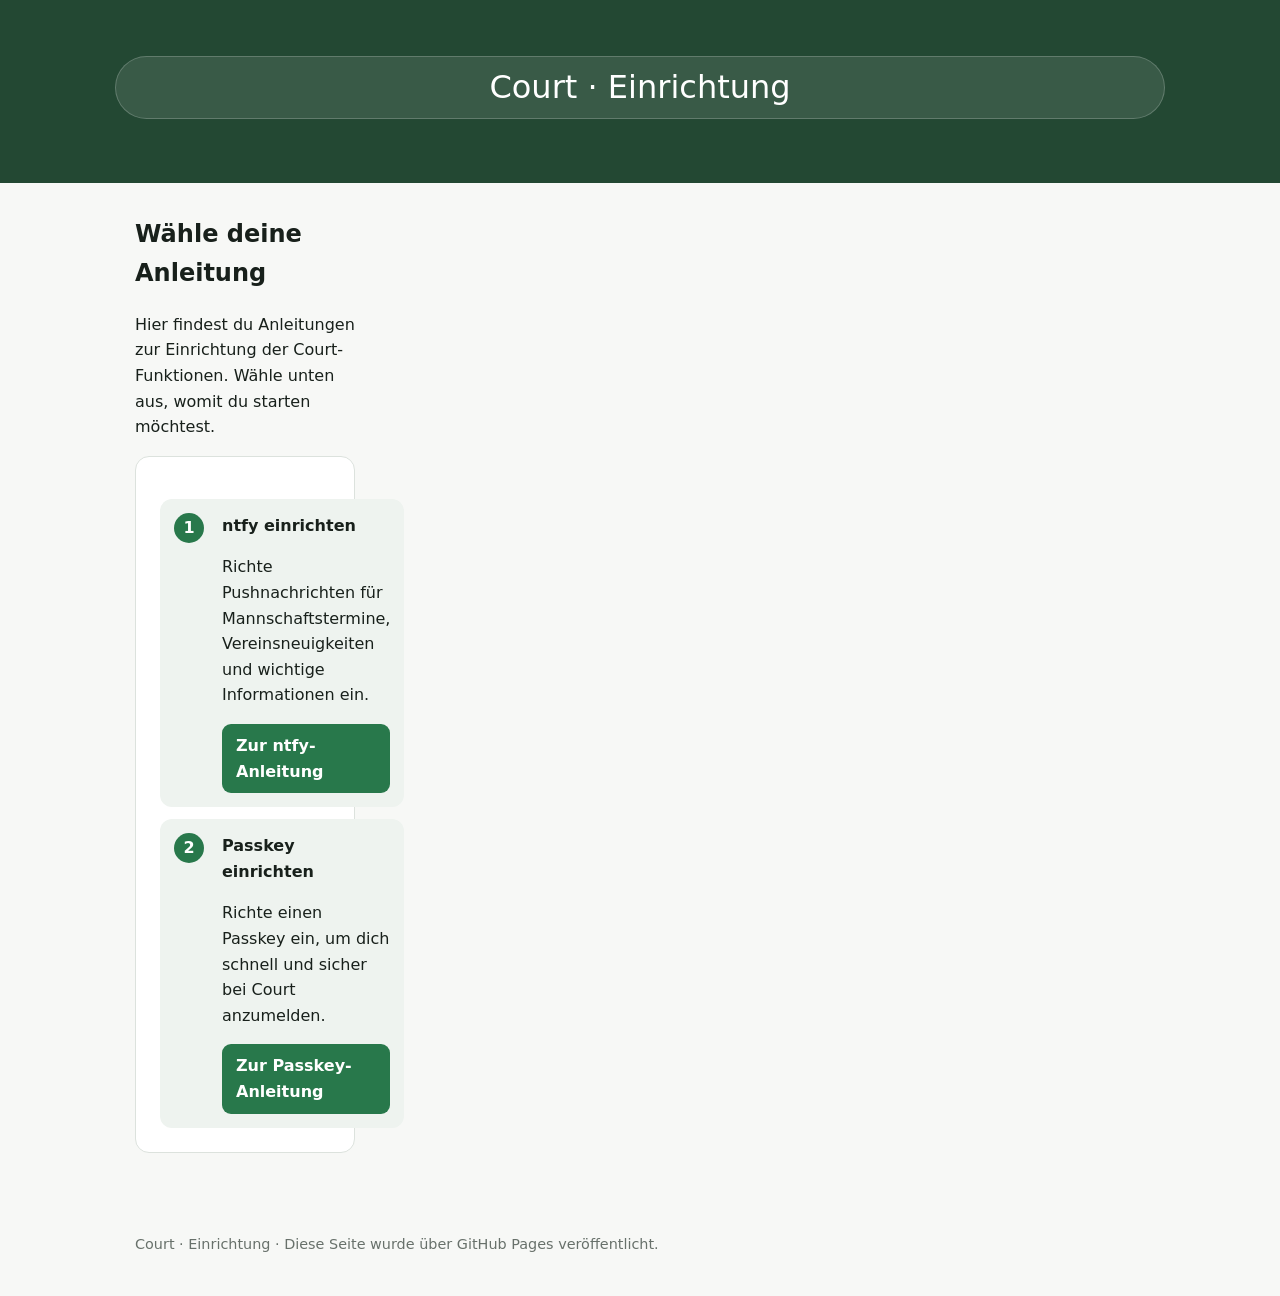
==== commit b1e84818: "fix layout" ====
--- a/index.html
+++ b/index.html
@@ -29,14 +29,13 @@
 
         <div>
 
+          <h2>Wähle deine Anleitung</h2>
+
+          <p>
+            Hier findest du Anleitungen zur Einrichtung der Court-Funktionen.
+            Wähle unten aus, womit du starten möchtest.
+          </p>
           <section id="start">
-            <h2>Wähle deine Anleitung</h2>
-
-            <p>
-              Hier findest du Anleitungen zur Einrichtung der Court-Funktionen.
-              Wähle unten aus, womit du starten möchtest.
-            </p>
-
             <div class="steps">
 
               <div class="step">
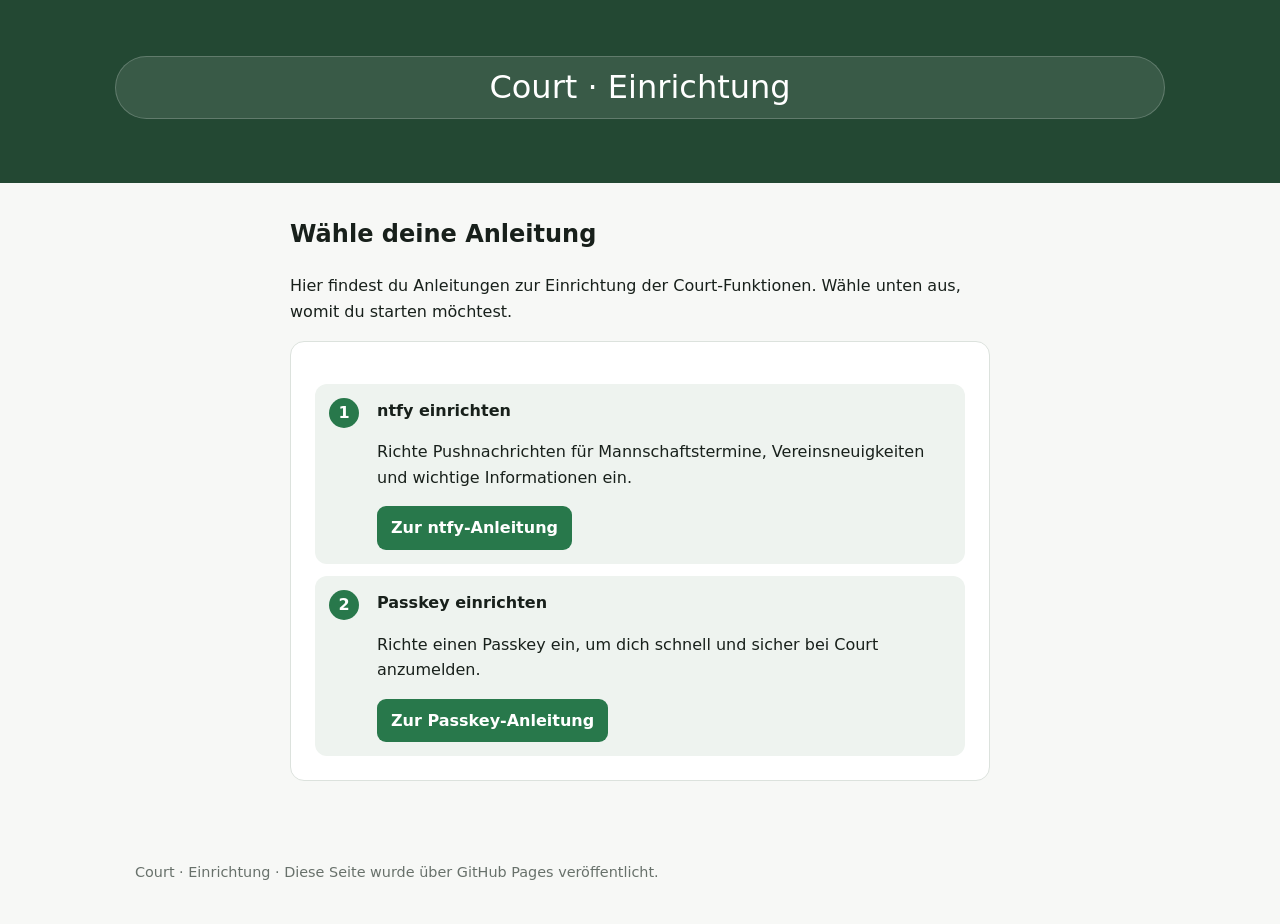
==== commit f007d93e: "fix layout again" ====
--- a/index.html
+++ b/index.html
@@ -25,51 +25,44 @@
 
     <main>
 
-      <div class="layout">
+      <div class="center-box">
+        <h2>Wähle deine Anleitung</h2>
 
-        <div>
+        <p>
+          Hier findest du Anleitungen zur Einrichtung der Court-Funktionen.
+          Wähle unten aus, womit du starten möchtest.
+        </p>
+        <section id="start">
+          <div class="steps">
+            <div class="step">
+              <div class="step-number">1</div>
 
-          <h2>Wähle deine Anleitung</h2>
+              <div>
+                <strong>ntfy einrichten</strong>
+                <p>
+                  Richte Pushnachrichten für Mannschaftstermine,
+                  Vereinsneuigkeiten und wichtige Informationen ein.
+                </p>
+                <a class="button" href="/ntfy">Zur ntfy-Anleitung</a>
+              </div>
+            </div>
 
-          <p>
-            Hier findest du Anleitungen zur Einrichtung der Court-Funktionen.
-            Wähle unten aus, womit du starten möchtest.
-          </p>
-          <section id="start">
-            <div class="steps">
+            <div class="step">
+              <div class="step-number">2</div>
 
-              <div class="step">
-                <div class="step-number">1</div>
+              <div>
+                <strong>Passkey einrichten</strong>
 
-                <div>
-                  <strong>ntfy einrichten</strong>
+                <p>
+                  Richte einen Passkey ein, um dich schnell und sicher
+                  bei Court anzumelden.
+                </p>
+                <a class="button" href="/passkey">Zur Passkey-Anleitung</a>
+              </div>
+            </div>
 
-                  <p>
-                    Richte Pushnachrichten für Mannschaftstermine,
-                    Vereinsneuigkeiten und wichtige Informationen ein.
-                  </p>
-                  <a class="button" href="/ntfy">Zur ntfy-Anleitung</a>
-                </div>
-              </div>
-
-              <div class="step">
-                <div class="step-number">2</div>
-
-                <div>
-                  <strong>Passkey einrichten</strong>
-
-                  <p>
-                    Richte einen Passkey ein, um dich schnell und sicher
-                    bei Court anzumelden.
-                  </p>
-                  <a class="button" href="/passkey">Zur Passkey-Anleitung</a>
-                </div>
-              </div>
-
-            </div>
-          </section>
-
-        </div>
+          </div>
+        </section>
       </div>
     </main>
 
--- a/style.css
+++ b/style.css
@@ -383,3 +383,11 @@
   height: 50px;
   border-radius: 50%;
 }
+/* =========================
+   Zentrierte Box (ohne Sidebar)
+   ========================= */
+
+.center-box {
+  max-width: 700px;
+  margin: 0 auto;
+}
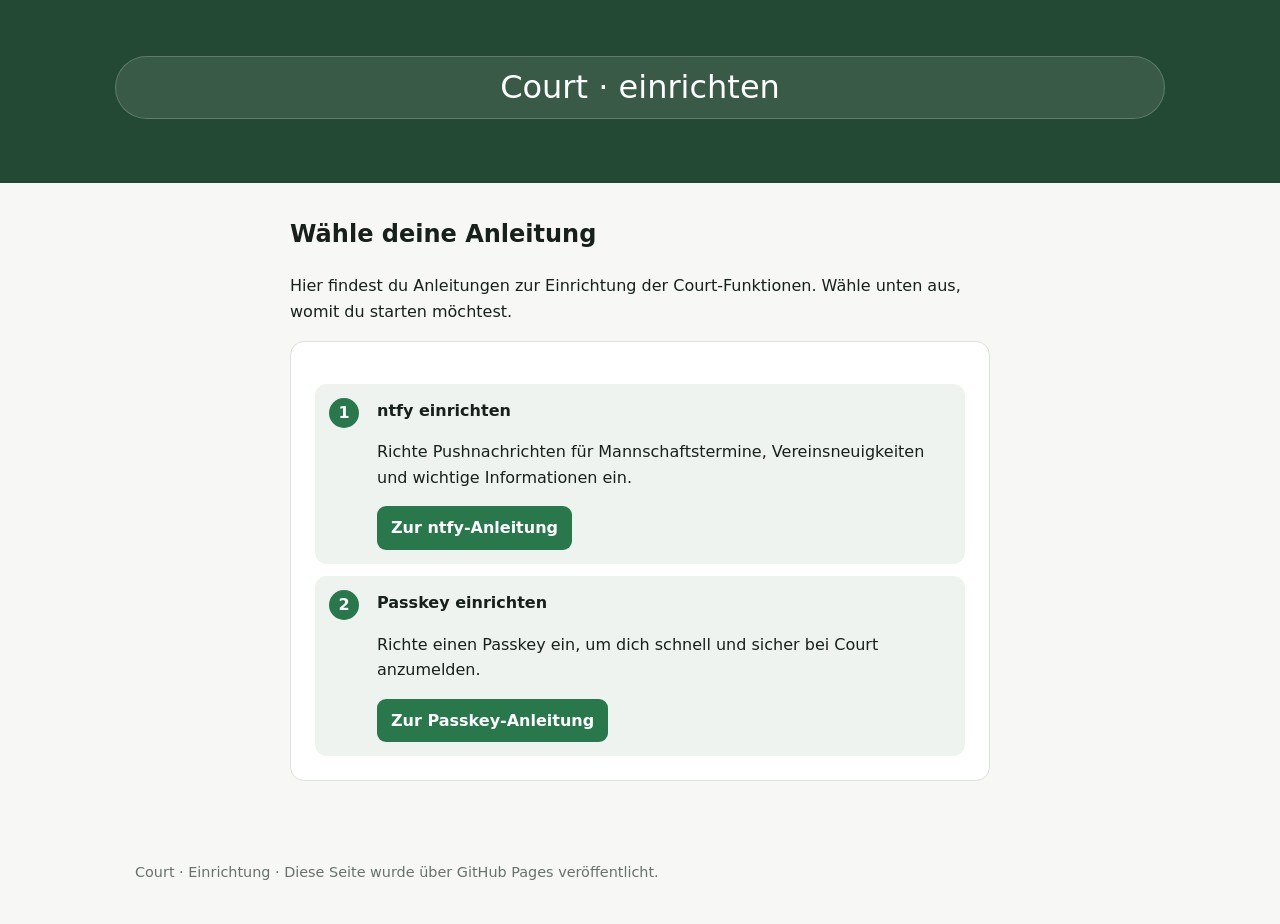
==== commit 80378e07: "fix button" ====
--- a/index.html
+++ b/index.html
@@ -19,7 +19,7 @@
 
     <header>
       <div class="hero">
-        <div class="badge">Court · Einrichtung</div>
+        <a class="remove-link" href="#start"><div class="badge">Court · einrichten</div></a>
       </div>
     </header>
 
